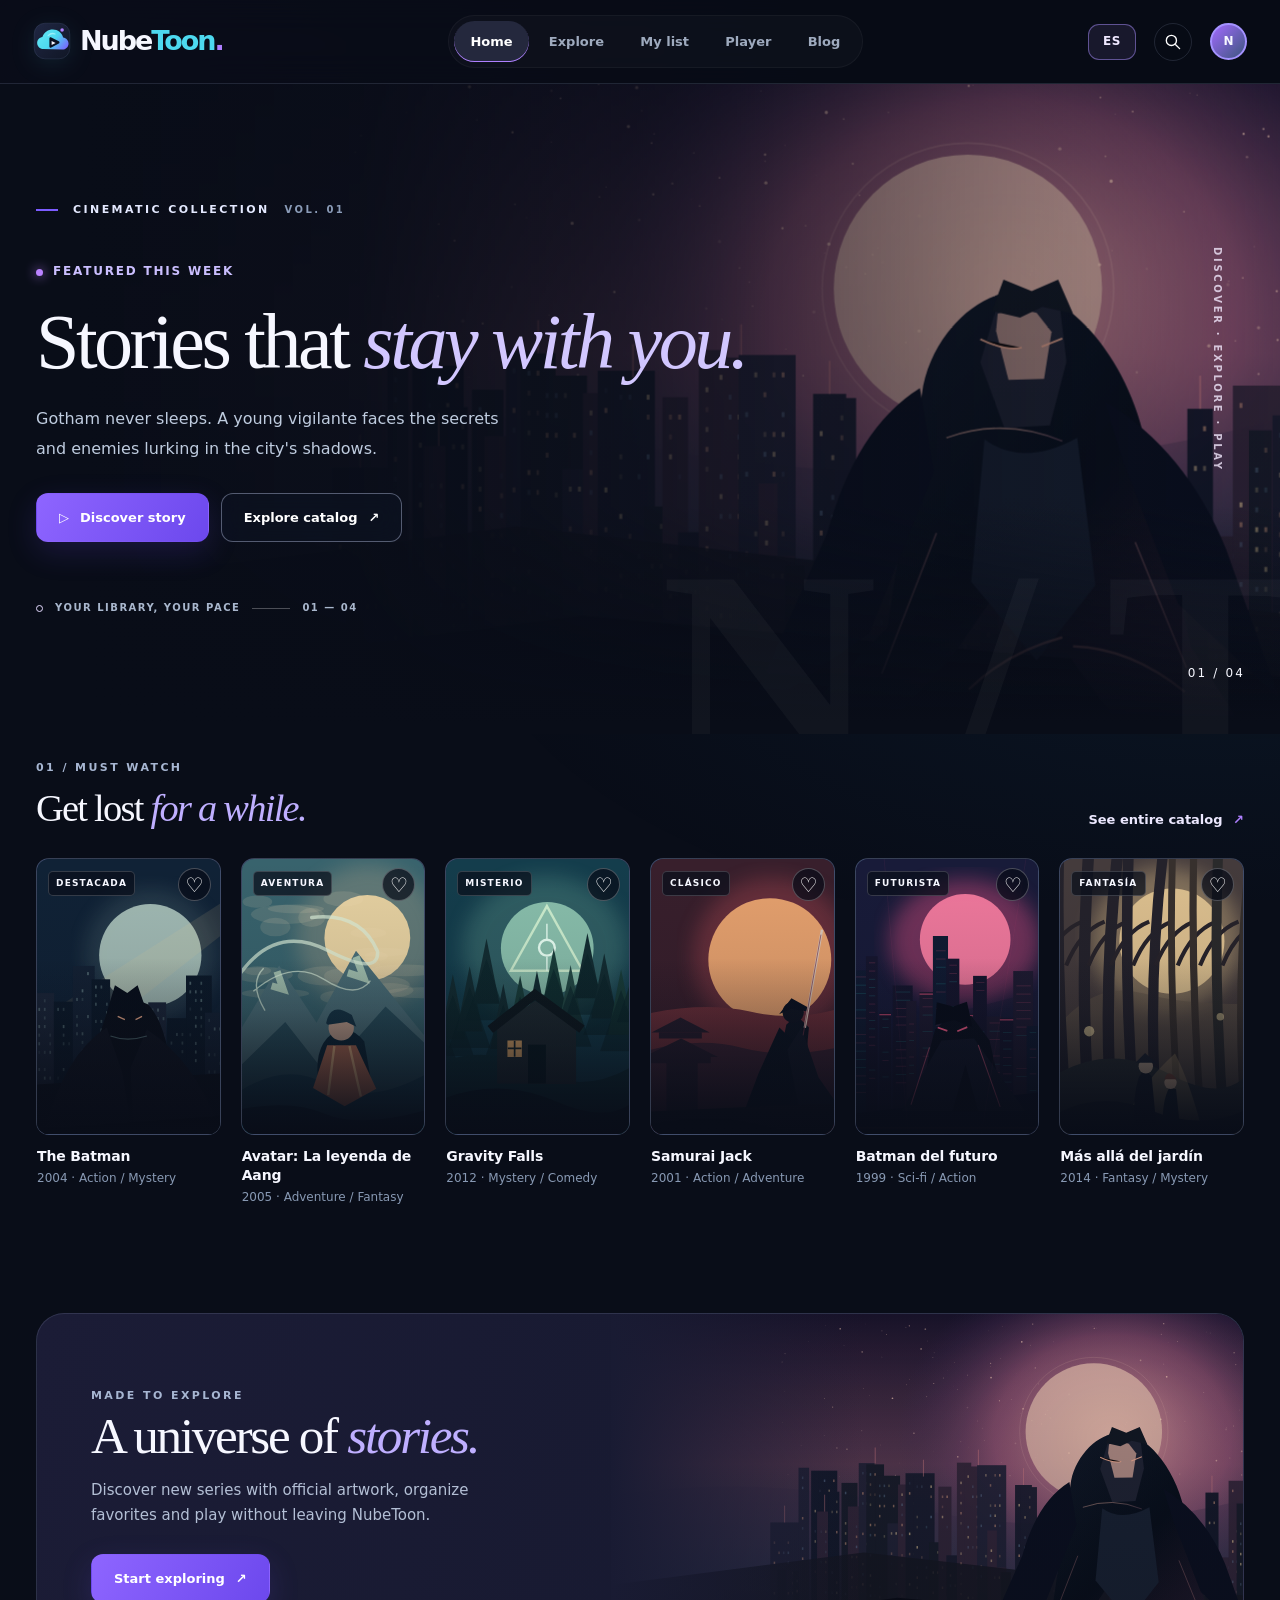
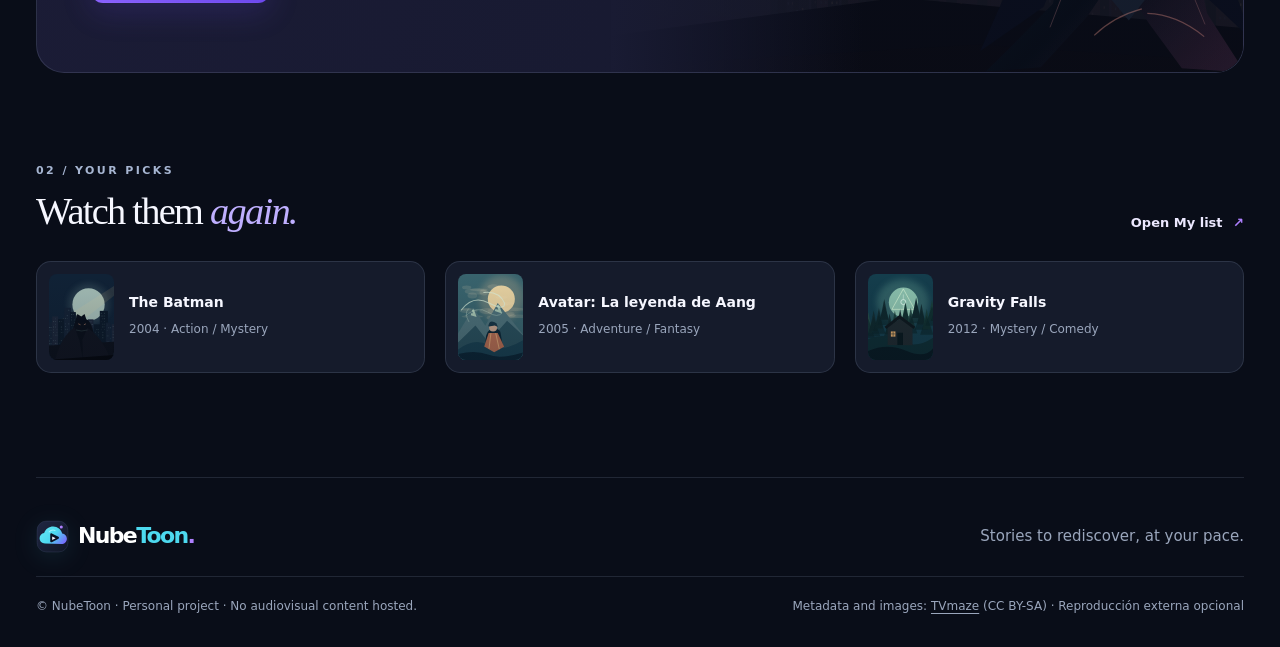
==== index.html @ 4446fbaa "Integrar Blog en navegación, estilos responsive, traducciones y despliegue Pages" ====
<!doctype html>
<html lang="es"><head>
<meta charset="utf-8"><meta name="viewport" content="width=device-width,initial-scale=1">
<meta name="theme-color" content="#090d18"><meta name="description" content="NubeToon · Tu universo visual de series, carátulas oficiales y reproducción opcional.">
<meta http-equiv="Content-Security-Policy" content="default-src 'none'; script-src 'self'; style-src 'self'; img-src 'self' data: blob: https://static.tvmaze.com; media-src blob:; frame-src https://videoapi.la; connect-src 'self' https://api.tvmaze.com; font-src 'self'; object-src 'none'; base-uri 'none'; form-action 'none'">
<title>Inicio · NubeToon</title>
<link rel="icon" href="assets/art/favicon.svg" type="image/svg+xml"><link rel="stylesheet" href="styles/main.css?v=20261107j">
<script defer src="scripts/i18n.js?v=20261107j"></script><script defer src="data/catalog-fallback.js"></script><script defer src="scripts/core.js"></script><script defer src="scripts/api.js"></script><script defer src="scripts/app.js?v=20261107h"></script>
</head><body data-page="inicio"><a class="skip-link" href="#contenido">Saltar al contenido</a>
<div class="site"><header class="site-header"><div class="header-wrap">
<a class="brand" href="index.html" aria-label="NubeToon, Inicio"><img class="logo-mark" src="assets/art/logo-mark.svg" alt="" width="38" height="38" decoding="async"><span>Nube<b>Toon</b><i>.</i></span></a>
<nav class="nav-desktop" aria-label="Navegación principal"><a href="index.html" class="nav-link is-active" aria-current="page">Inicio</a><a href="catalogo.html" class="nav-link " >Explorar</a><a href="mi-lista.html" class="nav-link " >Mi lista</a><a href="reproductor.html" class="nav-link " >Reproductor</a><a href="blog.html" class="nav-link">Blog</a></nav>
<div class="header-right"><a class="icon-link" href="catalogo.html" title="Buscar títulos" aria-label="Buscar títulos"><svg viewBox="0 0 24 24" aria-hidden="true"><circle cx="10.6" cy="10.6" r="6.4"/><path d="m16 16 5 5"/></svg></a><span class="nav-avatar" title="Catálogo personal">N</span></div>
</div></header><main id="contenido"><section class="hero" id="hero"><div class="hero-backdrop" id="heroBackdrop"></div><div class="hero-overlay"></div><div class="hero-decoration" aria-hidden="true">N / T</div><div class="container hero-content"><div class="eyebrow"><span class="eyebrow-line"></span> COLECCIÓN CINEMATOGRÁFICA <span class="tiny-label">VOL. 01</span></div><div class="hero-tag"><span class="pulse-dot"></span> DESTACADO DE LA SEMANA</div><h1>Las historias que <em>te acompañan.</em></h1><p id="heroDescription">Una ciudad que nunca duerme, héroes inolvidables y mundos por descubrir. Tu colección comienza aquí.</p><div class="hero-actions"><a class="btn btn-primary" id="heroPrimary" href="detalle.html?id=batman-2004"><span>▷</span> Descubrir historia</a><a class="btn btn-outline" href="catalogo.html">Explorar catálogo <span>↗</span></a></div><div class="hero-footnote"><span class="tag-dot"></span> TU BIBLIOTECA, TU RITMO <span class="hero-rule"></span> <span>01 — 04</span></div></div><div class="hero-side"><span class="vertical-label">DISCOVER · EXPLORE · PLAY</span><span class="hero-index">01 / 04</span></div></section>
<section class="section container first-section"><div class="section-heading"><div><p class="kicker">01 / LO IMPERDIBLE</p><h2>Para perderse <em>un rato.</em></h2></div><a class="text-link" href="catalogo.html">Ver todo el catálogo <span>↗</span></a></div><div id="featuredGrid" class="card-grid poster-grid" aria-live="polite"><div class="skeleton-card"></div><div class="skeleton-card"></div><div class="skeleton-card"></div><div class="skeleton-card"></div><div class="skeleton-card"></div><div class="skeleton-card"></div></div></section>
<section class="editorial-band container"><div><span class="kicker">CREADO PARA EXPLORAR</span><h2>Un universo de <em>historias.</em></h2><p>Descubre series nuevas con carátulas e imágenes oficiales, organiza tus favoritos y abre tu propio reproductor sin salir de NubeToon.</p><a class="btn btn-primary" href="catalogo.html">Comenzar a explorar <span>↗</span></a></div><div class="editorial-art"><img src="assets/art/hero.svg" alt="Ilustración nocturna de fantasía de NubeToon"></div></section>
<section class="section container"><div class="section-heading"><div><p class="kicker">02 / TU SELECCIÓN</p><h2>Vuelve a <em>verlas.</em></h2></div><a href="mi-lista.html" class="text-link">Abrir Mi lista <span>↗</span></a></div><div class="compact-grid" id="recentGrid"></div></section></main>
<footer class="site-footer container"><div class="footer-upper"><div class="brand"><img class="logo-mark" src="assets/art/logo-mark.svg" alt="" width="38" height="38" decoding="async"><span>Nube<b>Toon</b><i>.</i></span></div><p>Historias para volver a descubrir, a tu ritmo.</p></div>
<div class="footer-bottom"><span>© NubeToon · Proyecto personal · Sin contenido audiovisual alojado.</span><span>Metadatos e imágenes: <a href="https://www.tvmaze.com/" target="_blank" rel="noopener noreferrer">TVmaze</a> (CC BY-SA) · Reproducción externa opcional</span></div></footer>
<nav class="nav-mobile" aria-label="Navegación móvil"><a href="index.html" class="is-active"><span>⌂</span>Inicio</a><a href="catalogo.html" class=""><span>⌕</span>Explorar</a><a href="mi-lista.html" class=""><span>♡</span>Mi lista</a><a href="reproductor.html" class=""><span>▷</span>Ver</a><a href="blog.html"><span>✎</span>Blog</a></nav>
<div class="toast-stack" id="toastStack" role="status" aria-live="polite"></div>
</div></body></html>
---- styles/main.css ----
/* NubeToon — multi-page design system. No remote fonts, no third-party CSS. */
:root{color-scheme:dark;--bg:#090d18;--bg2:#101625;--panel:#151c2c;--panel2:#1c2537;--purple:#7c5cff;--purple2:#af80ff;--cyan:#4dd9ef;--gold:#ffcf8c;--white:#f6f7ff;--muted:#9aa6bc;--line:rgba(200,216,251,.13);--radius:19px;--max:1300px;--ease:cubic-bezier(.22,1,.36,1)}
*{box-sizing:border-box}html{scroll-behavior:smooth}body{margin:0;font:15px/1.65 Inter,'Segoe UI',system-ui,-apple-system,sans-serif;background:var(--bg);color:var(--white);min-width:320px}body::before{content:"";position:fixed;inset:0;z-index:-1;background:radial-gradient(ellipse at 0 15%,rgba(89,48,165,.13),transparent 48%),radial-gradient(ellipse at 95% 65%,rgba(35,142,197,.07),transparent 45%);pointer-events:none}h1,h2,h3,p{margin-top:0}h1,h2,h3{line-height:1.15}h1,h2{letter-spacing:-.045em}h1,h2,.serif{font-family:Georgia,'Times New Roman',serif;font-weight:500}h1 em,h2 em{color:#bfafff;font-style:italic}a{color:inherit;text-decoration:none}button,input,select{font:inherit}button{cursor:pointer}button:disabled{cursor:not-allowed;opacity:.52}img{max-width:100%;display:block}svg{fill:none;stroke:currentColor;stroke-width:1.7;stroke-linecap:round;stroke-linejoin:round}a:focus-visible,button:focus-visible,input:focus-visible,select:focus-visible{outline:2px solid var(--cyan);outline-offset:3px}[hidden]{display:none!important}.container{width:min(var(--max),calc(100% - 72px));margin-inline:auto}.skip-link{position:absolute;z-index:1000;top:-80px;left:20px;padding:12px;background:white;color:#111}.skip-link:focus{top:12px}.site-header{z-index:30;position:relative;background:rgba(8,12,22,.8);border-bottom:1px solid var(--line);backdrop-filter:blur(16px)}.header-wrap{width:min(1420px,calc(100% - 66px));min-height:83px;margin:auto;display:flex;align-items:center;justify-content:space-between;gap:24px}.brand{font-size:27px;letter-spacing:-.075em;display:inline-flex;align-items:center;gap:9px;font-weight:750;white-space:nowrap}.brand b{color:var(--cyan);font-weight:750}.brand i{font-style:normal;color:var(--purple2)}.cloud-mark{font-size:30px;line-height:1;color:var(--cyan);text-shadow:0 0 20px rgba(62,209,239,.25)}.nav-desktop{display:flex;gap:5px;align-items:center;background:rgba(255,255,255,.025);border:1px solid rgba(255,255,255,.04);border-radius:99px;padding:5px}.nav-link{font-size:13px;font-weight:660;color:#9eaabe;padding:10px 22px;border-radius:99px;transition:.25s}.nav-link:hover,.nav-link.is-active{background:#24283d;color:#fff}.nav-link.is-active{box-shadow:inset 0 -1px var(--purple2)}.header-right{display:flex;align-items:center;gap:18px}.icon-link{width:38px;height:38px;display:grid;place-items:center;color:white;border:1px solid var(--line);border-radius:100%}.icon-link svg{width:19px}.nav-avatar{height:37px;width:37px;display:grid;place-items:center;border:2px solid #a492ff;background:linear-gradient(135deg,#a26aff,#3c567d);border-radius:50%;font-size:12px;font-weight:900}.nav-mobile{display:none}.site-footer{border-top:1px solid var(--line);margin-top:104px;padding:40px 0 30px;color:var(--muted)}.footer-upper{display:flex;align-items:center;justify-content:space-between;gap:20px}.footer-upper .brand{font-size:22px;color:white}.footer-upper .cloud-mark{font-size:24px}.footer-upper p{margin:0}.footer-bottom{border-top:1px solid var(--line);padding-top:20px;margin-top:22px;display:flex;gap:14px;justify-content:space-between;font-size:12px}.footer-bottom a{text-decoration:underline;text-underline-offset:3px}.kicker{font-size:11px;letter-spacing:.22em;text-transform:uppercase;font-weight:800;color:#a7b6d2;margin-bottom:10px}.eyebrow{display:flex;align-items:center;gap:15px;font-size:11px;letter-spacing:.22em;font-weight:800;color:#e4e9ff}.eyebrow-line{display:inline-block;width:22px;height:2px;background:var(--purple)}.tiny-label{font-size:10px;color:#8b9cb8}.hero{min-height:650px;position:relative;overflow:hidden;isolation:isolate;background:#0c1425}.hero-backdrop,.hero-overlay{position:absolute;inset:0}.hero-backdrop{background-image:url('../assets/art/hero.svg');background-size:cover;background-position:center 48%;transform:scale(1.035);animation:heroZoom 16s var(--ease) both}.hero-overlay{background:linear-gradient(90deg,#090d18 6%,rgba(9,13,24,.94) 28%,rgba(9,13,24,.54) 57%,rgba(9,13,24,.08) 100%),linear-gradient(0deg,#090d18 2%,transparent 35%)}.hero-decoration{position:absolute;right:-2%;bottom:-14%;font-size:300px;font-family:Georgia,serif;font-weight:900;line-height:1;color:rgba(255,255,255,.03);pointer-events:none}.hero-content{position:relative;z-index:2;padding-top:117px;padding-bottom:115px}.hero-content>*{max-width:625px}.hero-tag{font-size:12px;letter-spacing:.15em;font-weight:760;color:#cbbfff;display:flex;gap:10px;align-items:center;margin-top:43px;margin-bottom:19px}.pulse-dot{height:7px;width:7px;background:#bb83ff;box-shadow:0 0 12px #bb83ff;border-radius:50%}.hero h1{font-size:clamp(53px,6.1vw,92px);line-height:1.04;margin:0 0 22px;max-width:740px;text-wrap:balance}.hero h1 em{display:inline;color:#d2c7ff}.hero p{font-size:16px;line-height:1.85;color:#bfccdf;max-width:485px}.hero-actions,.detail-actions{display:flex;gap:12px;align-items:center;flex-wrap:wrap;margin-top:30px}.btn{border:1px solid transparent;border-radius:12px;padding:12px 22px;min-height:49px;display:inline-flex;align-items:center;justify-content:center;gap:11px;font-size:13px;font-weight:750;transition:transform .25s,background .25s,box-shadow .25s}.btn:hover{transform:translateY(-2px)}.btn-primary{background:linear-gradient(120deg,#8e65ff,#6c48ed);color:white;box-shadow:0 10px 30px rgba(101,68,225,.19)}.btn-primary:hover{box-shadow:0 12px 37px rgba(126,77,250,.37)}.btn-outline{background:rgba(15,22,38,.42);border-color:rgba(209,219,255,.37);color:white;backdrop-filter:blur(12px)}.btn-outline:hover{background:rgba(89,73,141,.23)}.hero-footnote{margin-top:58px;display:flex;align-items:center;gap:12px;font-size:10px;font-weight:800;letter-spacing:.15em;color:#a9b7cd}.tag-dot{width:7px;height:7px;border:1px solid #e4d9ff;border-radius:50%}.hero-rule{width:38px;height:1px;background:rgba(255,255,255,.27)}.hero-side{position:absolute;right:35px;top:25%;bottom:50px;z-index:2;display:flex;align-items:center;justify-content:space-between;flex-direction:column}.vertical-label{writing-mode:vertical-rl;font-size:10px;font-weight:800;letter-spacing:.27em;color:#f4ebff;opacity:.78}.hero-index{font-size:12px;letter-spacing:.18em}.section{padding-top:89px}.first-section{padding-top:25px}.section-heading{display:flex;align-items:flex-end;justify-content:space-between;gap:20px;margin-bottom:28px}.section-heading h2{font-size:clamp(30px,3vw,46px);margin:0}.section-heading p{margin:0 0 9px}.text-link{font-size:13px;font-weight:800;white-space:nowrap;color:#ece8ff;transition:color .2s}.text-link:hover{color:var(--purple2)}.text-link span{margin-left:6px;color:var(--purple2)}.card-grid{display:grid;gap:20px}.poster-grid{grid-template-columns:repeat(6,minmax(0,1fr))}.media-card{position:relative;min-width:0}.poster-link{border-radius:13px;aspect-ratio:2/3;display:block;position:relative;overflow:hidden;background:linear-gradient(140deg,#273558,#161e32);border:1px solid rgba(255,255,255,.12);transition:transform .36s var(--ease),border-color .36s}.poster-link:hover{transform:translateY(-5px);border-color:#8b79e9}.poster-link img{height:100%;width:100%;object-fit:cover;transition:transform .75s var(--ease)}.poster-link:hover img{transform:scale(1.065)}.poster-shade{position:absolute;inset:36% 0 0;background:linear-gradient(0deg,#090d18,rgba(9,13,24,.2) 70%,transparent)}.poster-tag{position:absolute;left:11px;top:12px;border-radius:5px;padding:4px 7px;background:rgba(10,15,27,.74);border:1px solid rgba(255,255,255,.17);font-size:9px;font-weight:850;letter-spacing:.13em}.poster-play{position:absolute;left:12px;bottom:12px;width:35px;height:35px;border-radius:50%;display:grid;place-items:center;background:var(--purple);box-shadow:0 3px 18px rgba(111,80,246,.45);transform:translateY(55px);opacity:0;transition:.35s var(--ease)}.poster-link:hover .poster-play{transform:translateY(0);opacity:1}.card-favorite{z-index:4;position:absolute;right:10px;top:10px;border:1px solid rgba(255,255,255,.25);width:33px;height:33px;color:white;font-size:20px;display:grid;place-items:center;background:rgba(8,12,24,.73);border-radius:50%;line-height:1}.card-favorite:hover,.card-favorite.is-saved{background:#6f51e9;color:white}.media-info{padding:12px 1px 0}.media-info h3{font-family:inherit;font-size:14px;letter-spacing:-.01em;font-weight:800;line-height:1.35;margin:0 0 3px}.media-info h3 a:hover{color:#bfaeff}.media-info p{font-size:12px;color:#8899b3;margin:0}.skeleton-card{aspect-ratio:2/3;border:1px solid var(--line);border-radius:14px;background:linear-gradient(100deg,#182133,#283349,#172033);background-size:200% 100%;animation:shimmer 1.3s linear infinite}.editorial-band{background:linear-gradient(105deg,#1b1c36,#15182d);border:1px solid var(--line);border-radius:28px;margin-top:105px;min-height:360px;display:grid;grid-template-columns:1fr 1.1fr;overflow:hidden}.editorial-band>div:first-child{padding:64px 54px;align-self:center;z-index:1}.editorial-band h2{font-size:clamp(37px,4vw,60px);margin:0 0 12px}.editorial-band p{color:#b3bfd5;max-width:440px;margin-bottom:27px}.editorial-art{position:relative;overflow:hidden;min-height:330px}.editorial-art:after{content:"";position:absolute;inset:0;background:linear-gradient(90deg,#191b33 0%,transparent 40%)}.editorial-art img{width:100%;height:100%;object-fit:cover}.compact-grid{display:grid;grid-template-columns:repeat(3,minmax(0,1fr));gap:20px}.compact-card{display:flex;align-items:center;gap:15px;padding:12px;background:#151b2b;border:1px solid var(--line);border-radius:15px}.compact-card img{height:86px;width:65px;border-radius:8px;object-fit:cover}.compact-card b{font-size:14px}.compact-card p{font-size:12px;color:var(--muted);margin:5px 0}.compact-card:hover{border-color:var(--purple)}.empty-state{margin:20px 0;padding:55px 24px;background:linear-gradient(160deg,#151d30,#111726);border-radius:18px;border:1px dashed #3c4662;text-align:center;color:var(--muted)}.empty-state h3{font-family:Georgia,serif;font-size:28px;color:#fff}.page-intro{padding-top:75px;padding-bottom:39px}.page-intro .kicker{color:#bda8ff}.intro-layout{display:flex;justify-content:space-between;align-items:end}.intro-layout h1{font-size:clamp(48px,5.5vw,80px);max-width:790px;margin:0 0 14px}.intro-layout p{color:var(--muted);max-width:590px;font-size:15px;margin:0}.intro-mark{font-size:100px;line-height:1;color:rgba(172,147,255,.25);font-weight:200}.filter-panel{padding:28px;background:linear-gradient(125deg,rgba(26,32,51,.87),rgba(19,26,41,.95));border:1px solid var(--line);border-radius:20px;margin-bottom:29px}.search-box{min-height:62px;display:flex;align-items:center;gap:14px;padding:0 20px;background:#0b101e;border:1px solid #39425a;border-radius:12px}.search-box:focus-within{border-color:#8974e8}.search-glyph{font-size:35px;line-height:1;color:#afadff}.search-box input{background:none;color:#fff;outline:none;border:0;min-width:0;flex:1;font-size:16px}.search-box input::placeholder{color:#758198}.search-hint{border:1px solid #39435c;border-radius:4px;padding:2px 7px;color:#64758e;font-size:9px;letter-spacing:.12em}.filters-row{display:flex;align-items:center;justify-content:space-between;gap:18px;margin-top:21px}.chip-group{display:flex;gap:8px;flex-wrap:wrap}.chip{background:#1d273b;border:1px solid #374057;color:#cdd6e7;border-radius:99px;padding:8px 19px;font-size:12px;font-weight:800}.chip:hover,.chip.is-active{background:#7956f7;border-color:#a281ff;color:white}.sort-field{display:flex;align-items:center;gap:10px;color:#9aa6bb;font-size:12px}.sort-field select,.season-selector select{width:auto;background:#121b2c;color:white;border:1px solid #37415c;border-radius:9px;padding:9px 13px}.catalog-meta{margin-top:17px;padding-top:15px;border-top:1px solid var(--line);display:flex;justify-content:space-between;align-items:center;gap:12px;color:#aab7cc;font-size:12px}.accent-dot{display:inline-block;height:7px;width:7px;border-radius:50%;background:#7d62ff;margin-right:7px}.subtle-btn{background:none;border:0;color:#bbb2ff;font-size:12px;font-weight:800;padding:6px}.subtle-btn:hover{color:#fff}.remote-section{margin-top:75px}.section-note{font-size:12px!important;color:var(--muted)}.detail-hero{position:relative;min-height:530px;isolation:isolate;overflow:hidden;background:#121a2a}.detail-image,.detail-gradient{position:absolute;inset:0}.detail-image{background-image:url('../assets/art/hero.svg');background-position:center;background-size:cover}.detail-gradient{background:linear-gradient(90deg,#090d18 2%,rgba(9,13,24,.94) 33%,rgba(9,13,24,.49) 64%,transparent),linear-gradient(0deg,#090d18 0%,transparent 45%)}.detail-inner{position:relative;z-index:1;padding-top:43px;padding-bottom:65px}.back-link{font-size:12px;color:#c6d2e9;font-weight:700}.back-link:hover{color:white}.detail-heading{margin-top:85px;max-width:700px}.detail-heading .kicker{color:#d0bfff}.detail-heading h1{font-size:clamp(49px,6.5vw,88px);margin:12px 0 13px;text-wrap:balance}.detail-meta{display:flex;gap:9px;flex-wrap:wrap;margin-bottom:22px}.detail-meta span{border:1px solid #43485d;background:rgba(19,26,42,.75);border-radius:6px;padding:3px 9px;font-size:11px}.detail-heading p{color:#bbc5db;max-width:585px}.credit-line{font-size:11px;color:#8d9dbb;margin-top:24px}.detail-lower{padding-top:36px}.season-selector{font-size:13px;color:var(--muted);display:flex;gap:8px;align-items:center}.episode-list{display:grid;gap:11px}.episode-row{min-height:104px;padding:10px;display:grid;grid-template-columns:142px 1fr 44px;align-items:center;gap:18px;border-radius:13px;border:1px solid var(--line);background:#141b2b;transition:background .2s,border .2s}.episode-row:hover{background:#1b2437;border-color:#525779}.episode-image{height:82px;width:142px;object-fit:cover;border-radius:7px;background:#24304b}.episode-row small{font-size:10px;letter-spacing:.11em;color:#b19bf8;font-weight:800}.episode-row h3{font:800 14px/1.35 Inter,'Segoe UI',system-ui,sans-serif;margin:4px 0}.episode-row p{font-size:12px;color:#9aa7bd;margin:0;display:-webkit-box;-webkit-line-clamp:2;-webkit-box-orient:vertical;overflow:hidden}.episode-arrow{font-size:21px;color:#b6a7ff;border:1px solid #454f6a;border-radius:50%;height:34px;width:34px;display:grid;place-items:center}.muted-note{font-size:12px;color:#7e8ca3;margin-top:18px}.player-wrap{padding-top:48px}.player-breadcrumb{font-size:12px;color:#788aa6}.player-breadcrumb a:hover{color:white}.player-heading{display:flex;align-items:end;justify-content:space-between;gap:20px;margin:25px 0 29px}.player-heading h1{font-size:clamp(39px,4vw,61px);margin:10px 0}.player-heading p{color:#a6b6cf;font-size:13px;margin:0}.player-layout{display:grid;grid-template-columns:minmax(0,1fr) 330px;gap:23px;align-items:start}.player-screen{aspect-ratio:16/9;min-height:315px;background:#05070c;border:1px solid #334056;border-radius:17px;position:relative;overflow:hidden;display:flex;align-items:center;justify-content:center}.player-screen video,.player-screen iframe{width:100%;height:100%;position:absolute;inset:0;object-fit:contain;border:0}.player-placeholder{text-align:center;padding:25px;color:#899ab7;max-width:440px}.player-placeholder h2{font-size:26px;color:#f7f6ff}.player-placeholder p{font-size:13px}.player-play-symbol{margin:0 auto 22px;height:77px;width:77px;border:1px solid #7966b0;background:linear-gradient(130deg,#6047bc,#282b65);display:grid;place-items:center;font-size:44px;color:white;border-radius:50%;box-shadow:0 0 45px rgba(93,62,188,.17)}.screen-footer{display:flex;justify-content:space-between;align-items:center;padding:13px 4px;color:#879ab5;font-size:12px;gap:12px}.player-next{margin-top:34px;display:flex;align-items:end;justify-content:space-between;gap:15px}.player-next h2{font-size:27px;margin:0}.player-episodes{display:flex;flex-wrap:wrap;gap:9px;margin-top:19px}.episode-chip{background:#161e30;border:1px solid #38425f;color:#cdd8ea;border-radius:11px;padding:11px 14px;font-size:12px;font-weight:800}.episode-chip:hover,.episode-chip.is-active{background:#7052eb;color:#fff;border-color:#9275ff}.player-sidebar{border:1px solid var(--line);border-radius:17px;background:#151d2e;overflow:hidden}.control-section{padding:24px;border-bottom:1px solid var(--line)}.control-section h2{font:800 16px Inter,'Segoe UI',system-ui,sans-serif;letter-spacing:0;margin:0 0 7px}.control-section p{font-size:12px;color:#91a2bb;margin:0 0 17px}.control-section label{font-size:12px;color:#b4c0d3;display:block;margin:13px 0 5px}.control-section select,.control-section input:not([type=checkbox]){background:#0c1424;color:#eaf0ff;border:1px solid #414d66;border-radius:9px;padding:11px;width:100%;min-width:0}.form-two{display:grid;grid-template-columns:1fr 1fr;gap:12px}.control-section .field-hint{margin:7px 0 0;font-size:11px;color:#8493ab}.source-picker{display:grid;grid-template-columns:1fr 1fr;gap:8px;margin-top:16px}.source-btn{padding:10px 7px;color:#a9b8d1;border:1px solid #3a455f;border-radius:9px;background:#0d1423;font-size:11px;font-weight:800}.source-btn.is-active{background:#7154ed;color:white;border-color:#947eff}.source-content{margin-top:18px}.source-content .btn-wide{width:100%}.source-content p{margin-bottom:15px}.warning-text{padding:13px;background:rgba(255,174,84,.07);border:1px solid rgba(255,187,93,.3);border-radius:9px;color:#e9c58b!important;line-height:1.6}.control-section .check-line{display:flex;gap:10px;align-items:flex-start;margin:12px 0 16px;color:#c9d4e7;cursor:pointer}.check-line input{width:17px;height:17px;accent-color:#7e5cff;margin-top:3px}.check-line span{font-size:12px}.aside-note{padding:22px;display:flex;gap:12px}.aside-note>span{font-size:21px;color:#7fe0dd}.aside-note strong{font-size:13px}.aside-note p{font-size:12px;color:#8a9bb7;margin:5px 0 0}.last-viewed{display:flex;gap:18px;align-items:center;background:#141a2a;border:1px solid var(--line);border-radius:14px;padding:18px;min-height:110px}.last-viewed img{width:65px;height:85px;object-fit:cover;border-radius:7px}.last-viewed h3{font:800 15px Inter,'Segoe UI',system-ui,sans-serif;margin:0 0 5px}.last-viewed p{font-size:12px;color:var(--muted);margin:0 0 10px}.form-dialog{border:1px solid #525b78;border-radius:18px;background:#151b2c;color:white;width:min(475px,calc(100vw - 24px));padding:0;box-shadow:0 36px 100px rgba(0,0,0,.6)}.form-dialog::backdrop{background:rgba(4,6,13,.8);backdrop-filter:blur(4px)}.dialog-shell{padding:26px}.dialog-heading{display:flex;align-items:center;justify-content:space-between;gap:10px}.dialog-heading h2{font:800 20px Inter,'Segoe UI',system-ui,sans-serif;letter-spacing:-.02em;margin:0}.round-close{background:#303954;color:white;border:0;border-radius:50%;width:35px;height:35px;font-size:24px}.dialog-shell>p{font-size:12px;color:#9ba9bf;margin-top:10px}.dialog-shell label{display:block;font-size:12px;color:#a5b5ca;margin:15px 0}.dialog-shell input,.dialog-shell select{display:block;width:100%;margin-top:6px;padding:11px;background:#0b1221;color:white;border:1px solid #3b4560;border-radius:9px}.dialog-actions{display:flex;gap:10px;justify-content:flex-end;margin-top:24px}.toast-stack{position:fixed;bottom:25px;right:25px;z-index:300;max-width:min(90vw,360px)}.toast{background:#26244b;border:1px solid #7465ba;padding:12px 17px;border-radius:11px;color:white;box-shadow:0 10px 40px #0008;margin-top:10px;font-size:12px}.app-message{padding:15px 18px;margin:20px 0;background:#242139;border:1px solid #5e4d98;border-radius:12px;color:#e8e2ff}.app-message a{text-decoration:underline;color:white}@keyframes heroZoom{from{transform:scale(1.12)}to{transform:scale(1.035)}}@keyframes shimmer{to{background-position-x:-200%}}@media(max-width:1120px){.poster-grid{grid-template-columns:repeat(4,minmax(0,1fr))}.player-layout{grid-template-columns:minmax(0,1fr) 305px}.nav-link{padding-inline:14px}}@media(max-width:850px){.container{width:min(var(--max),calc(100% - 40px))}.header-wrap{width:calc(100% - 40px)}.nav-desktop{display:none}.nav-mobile{display:flex;position:fixed;bottom:0;left:0;right:0;background:rgba(12,17,31,.95);z-index:80;backdrop-filter:blur(18px);border-top:1px solid #38405a;justify-content:space-around;padding:8px 5px max(8px,env(safe-area-inset-bottom))}.nav-mobile a{font-size:10px;font-weight:700;color:#9aa8c0;display:flex;flex-direction:column;align-items:center;gap:1px;padding:4px 18px}.nav-mobile a span{font-size:23px;line-height:1.1}.nav-mobile .is-active{color:#b49fff}.site-footer{margin-bottom:68px}.hero{min-height:650px}.hero-overlay{background:linear-gradient(90deg,#090d18,rgba(9,13,24,.82) 57%,rgba(9,13,24,.17)),linear-gradient(0deg,#090d18,transparent 43%)}.hero-content{padding-top:117px}.hero-side{display:none}.player-layout{grid-template-columns:1fr}.player-sidebar{display:grid;grid-template-columns:1fr 1fr}.aside-note{grid-column:1/-1}.editorial-band{grid-template-columns:1fr}.editorial-art{height:280px;min-height:0}.editorial-band>div:first-child{padding:43px}.compact-grid{grid-template-columns:repeat(2,1fr)}}@media(max-width:610px){.header-wrap{min-height:65px}.brand{font-size:23px}.cloud-mark{font-size:27px}.nav-avatar{width:32px;height:32px}.hero{min-height:660px}.hero-backdrop{background-position:62% center}.hero-overlay{background:linear-gradient(90deg,rgba(9,13,24,.89),rgba(9,13,24,.52)),linear-gradient(0deg,#090d18 5%,transparent 50%)}.hero-content{padding-top:91px}.hero h1{font-size:clamp(48px,11vw,68px)}.hero-tag{margin-top:40px}.hero p{font-size:14px}.hero-footnote{margin-top:50px}.section{padding-top:64px}.first-section{padding-top:12px}.section-heading h2{font-size:34px}.section-heading .text-link{font-size:11px}.poster-grid{grid-template-columns:repeat(2,minmax(0,1fr));gap:18px 13px}.card-favorite{width:31px;height:31px}.poster-play{display:none}.media-info h3{font-size:13px}.editorial-band{margin-top:70px}.editorial-band>div:first-child{padding:32px 26px}.editorial-band h2{font-size:38px}.editorial-art{height:220px}.compact-grid{grid-template-columns:1fr}.page-intro{padding-top:57px}.intro-layout h1{font-size:48px}.intro-mark{font-size:50px;align-self:start}.filter-panel{padding:16px}.search-hint{display:none}.filters-row{align-items:flex-start;flex-direction:column}.sort-field{margin-left:2px}.chip{padding:8px 13px}.detail-heading{margin-top:69px}.detail-heading h1{font-size:49px}.detail-hero{min-height:540px}.detail-gradient{background:linear-gradient(90deg,rgba(9,13,24,.93),rgba(9,13,24,.5)),linear-gradient(0deg,#090d18,transparent 50%)}.detail-meta{gap:5px}.episode-row{grid-template-columns:90px 1fr 30px;gap:10px;padding:9px}.episode-image{width:90px;height:67px}.episode-row h3{font-size:12px}.episode-row p{font-size:11px}.episode-arrow{height:28px;width:28px;font-size:16px}.player-wrap{padding-top:29px}.player-heading h1{font-size:40px}.player-heading .text-link{display:none}.player-screen{min-height:230px}.player-placeholder h2{font-size:22px}.player-sidebar{display:block}.screen-footer{font-size:11px}.footer-upper,.footer-bottom{flex-direction:column;align-items:start}.site-footer{margin-top:73px}.dialog-shell{padding:20px}}@media(prefers-reduced-motion:reduce){*,*:before,*:after{scroll-behavior:auto!important;animation:none!important;transition:none!important}}
.hero-backdrop .dynamic-backdrop,.detail-image .dynamic-backdrop{width:100%;height:100%;object-fit:cover;object-position:center;animation:heroZoom 16s var(--ease) both}
/* Prevent intrinsic video/select widths from expanding the mobile grid. */
.player-main,.player-sidebar,.player-layout>*{min-width:0}
@media(max-width:850px){.player-layout{grid-template-columns:minmax(0,1fr)}}
@media(max-width:610px){.player-screen{aspect-ratio:auto;height:230px;min-height:230px}}

/* NubeToon visual identity v4: custom cloud/play emblem in brand colors. */
.brand .logo-mark{width:38px;height:38px;flex:none;display:block;filter:drop-shadow(0 5px 12px rgba(77,217,239,.10));transition:transform .35s var(--ease),filter .35s var(--ease)}
a.brand:hover .logo-mark{transform:rotate(-6deg) scale(1.055);filter:drop-shadow(0 5px 16px rgba(124,92,255,.32))}
.footer-upper .brand .logo-mark{width:33px;height:33px}
@media(max-width:610px){.brand .logo-mark{width:32px;height:32px}}
@media(prefers-reduced-motion:reduce){.brand .logo-mark{transition:none!important}}

/* Interacción táctil: se elimina el destello celeste de Android/Chrome
   sin modificar :hover ni ocultar el foco de teclado. */
html,body,a,button,input,select,textarea,summary,label,[role="button"],
[tabindex],.card,.poster-card,.episode-chip,.source-btn{
  -webkit-tap-highlight-color:transparent;
}
:where(a,button,input,select,textarea,summary,[role="button"],[tabindex]):focus-visible{
  outline:2px solid #b99aff;
  outline-offset:3px;
}

/* Identidad morada para la superficie del reproductor local y externo.
   Los controles de un iframe de otro dominio solo se personalizan por su API. */
.player-screen{
  border-color:rgba(167,139,250,.63);
  background:radial-gradient(ellipse at center,rgba(87,46,158,.22),transparent 70%),#080612;
  box-shadow:0 0 0 1px rgba(139,92,246,.1),0 15px 48px rgba(63,30,120,.2);
}
.player-screen:focus-within{border-color:#a78bfa}
.player-screen iframe{background:#0b071c}
.player-screen video{accent-color:#a78bfa}

/* Reproductor: título limpio, resumen editorial y un único selector de episodios. */
.player-breadcrumb #playerBreadcrumb,
.player-heading #playerTitle{cursor:pointer;transition:color .2s var(--ease)}
.player-breadcrumb #playerBreadcrumb:hover,
.player-heading #playerTitle:hover{color:#c8b5ff}
.watch-episode-summary{margin:29px 0 7px;max-width:850px}
.watch-episode-summary-head{display:flex;justify-content:space-between;align-items:end;gap:16px}
.watch-episode-summary h2{font:500 clamp(24px,2.7vw,34px)/1.2 Georgia,'Times New Roman',serif;margin:7px 0 0;color:#f7f5ff}
.watch-episode-summary>p{font-size:14px;line-height:1.85;color:#aab8cc;max-width:72ch;margin:17px 0 0}
.summary-toggle{flex-shrink:0;border:0;background:none;padding:7px 0;color:#c4b2f9;font:700 12px Inter,'Segoe UI',system-ui,sans-serif;white-space:nowrap}
.summary-toggle:hover{color:#fff}
.summary-toggle span{display:inline-block;margin-left:7px}
.player-next{display:block;margin-top:40px}
.player-next-header{display:flex;justify-content:space-between;align-items:end;gap:16px}
.player-next-header h2{margin:5px 0 0}
.player-season-control{display:flex;align-items:center;gap:11px;flex-shrink:0}
.player-season-control label{font-size:12px;color:#a8b8cf}
.player-season-control select{appearance:auto;width:70px;min-width:65px;padding:8px 11px;background:#17182d;color:#f9f6ff;border:1px solid rgba(157,127,247,.47);border-radius:9px;font-weight:800;text-align:center}
.player-episodes{margin-top:18px;gap:8px}
.player-episodes .episode-chip{min-width:43px;min-height:43px;padding:9px 11px;font-size:13px}
.series-info-aside{min-width:0}
.series-info-card{display:grid;grid-template-columns:minmax(0,1fr) minmax(96px,35%);gap:13px;align-items:start;padding:22px 18px;background:linear-gradient(155deg,#1a2335 0%,#15192a 80%);border:1px solid rgba(183,163,249,.19);border-radius:17px;box-shadow:0 18px 44px rgba(0,0,0,.12)}
.series-info-content{min-width:0}
.series-info-card h2{font:500 clamp(19px,2vw,25px)/1.12 Georgia,'Times New Roman',serif;margin:12px 0 8px;color:#f7f6ff;overflow-wrap:anywhere}
.series-info-card h2 a:hover{color:#cdb8ff}
.series-info-meta{font-size:11px;color:#ab99dc;margin:0 0 13px}
.series-info-description{color:#b6c2d5;font-size:12px;line-height:1.7;margin:0}
.series-info-link{display:inline-block;color:#cbb8ff;margin-top:17px;font-size:12px;font-weight:750}
.series-info-link:hover{color:#fff}
.series-info-poster-link{display:block;min-width:0}
.series-info-poster-link img{width:100%;height:auto;aspect-ratio:2/3;object-fit:cover;object-position:center;border-radius:9px;border:1px solid rgba(196,181,253,.18);box-shadow:0 12px 24px rgba(0,0,0,.27)}
.player-episode-badge{position:absolute;z-index:2;top:18px;left:20px;max-width:calc(100% - 40px);padding:0;margin:0;border:0;border-radius:0;background:none;box-shadow:none;pointer-events:none}
.player-episode-name{display:block;color:#fff;font:700 clamp(14px,1.4vw,17px)/1.35 Inter,'Segoe UI',system-ui,sans-serif;letter-spacing:.01em;text-shadow:0 2px 7px rgba(0,0,0,.98),0 0 15px rgba(0,0,0,.78);overflow-wrap:anywhere}
.player-screen iframe{z-index:1}
@media(max-width:850px){
 .series-info-card{grid-template-columns:minmax(0,1fr) 110px;gap:18px}
 .series-info-card h2{font-size:24px}
}
@media(max-width:610px){
 .watch-episode-summary{margin-top:23px}
 .watch-episode-summary-head{align-items:start}
 .watch-episode-summary h2{font-size:26px}
 .watch-episode-summary>p{font-size:13px}
 .summary-toggle{font-size:11px}
 .player-next{margin-top:34px}
 .player-next-header{align-items:end}
 .player-season-control{gap:6px}
 .player-season-control label{font-size:11px}
 .player-season-control select{width:60px;min-width:60px;padding:8px 7px}
 .series-info-card{grid-template-columns:minmax(0,1fr) minmax(85px,33%);gap:12px;padding:16px}
 .series-info-card h2{font-size:21px}
 .series-info-description{font-size:11px}
 .player-episode-badge{top:12px;left:12px;max-width:calc(100% - 24px)}
 .player-episode-name{font-size:13px}
}


/* Mobile-first fixes: detail season, header controls and uncluttered player. */
.sr-only{position:absolute!important;width:1px!important;height:1px!important;padding:0!important;margin:-1px!important;overflow:hidden!important;clip:rect(0,0,0,0)!important;white-space:nowrap!important;border:0!important}
.detail-lower .season-selector{flex-shrink:0;min-width:0;white-space:nowrap}
.detail-lower #detailSeason{width:73px;max-width:73px;min-width:73px;text-align:center;padding:9px 6px;background:#151b2b;border-color:#63578b}
.detail-lower .section-heading{min-width:0}
.detail-lower .section-heading>div{min-width:0}
.detail-lower .section-heading h2{overflow-wrap:normal;text-wrap:balance}
.language-toggle{height:36px;min-width:48px;padding:0 10px;border:1px solid rgba(166,139,250,.5);border-radius:11px;background:#18182c;color:#efe8ff;font-size:12px;font-weight:800;letter-spacing:.04em;cursor:pointer;flex-shrink:0}
.language-toggle:hover{background:#302350;border-color:#b19aff;color:#fff}
.language-toggle:focus-visible{outline:2px solid #b99aff;outline-offset:3px}
@media(max-width:850px){
  .detail-lower .section-heading{align-items:flex-start;flex-wrap:wrap}
  .nav-mobile a{min-width:0;flex:1;padding:6px 4px;line-height:1.3}
  .nav-mobile{min-height:62px}
  .site-footer{padding-bottom:calc(45px + env(safe-area-inset-bottom))}
  .header-right{gap:9px}
  .player-layout{gap:23px}
  .player-screen{width:100%;min-height:0;aspect-ratio:16/9}
}
@media(max-width:610px){
  html,body{max-width:100%;overflow-x:clip}
  .container{width:calc(100% - 32px)}
  .header-wrap{width:calc(100% - 32px);gap:8px}
  .header-right{gap:8px}
  .nav-avatar{display:none}
  .brand{font-size:21px}
  .brand .logo-mark{width:30px;height:30px}
  .player-wrap{padding-top:22px}
  .player-heading{margin:18px 0 20px}
  .player-heading h1{font-size:clamp(34px,10vw,43px);overflow-wrap:anywhere}
  .player-heading .kicker{font-size:9px;letter-spacing:.13em}
  .player-screen{min-height:0!important;height:auto!important;aspect-ratio:16/9!important;border-radius:13px}
  .player-next-header{gap:10px;align-items:center;flex-wrap:wrap}
  .player-season-control{margin-left:auto}
  .watch-episode-summary-head{flex-wrap:wrap;gap:8px}
  .watch-episode-summary h2{font-size:clamp(24px,7vw,31px)}
  .series-info-card{grid-template-columns:minmax(0,1fr) minmax(76px,29%);gap:10px}
  .series-info-card h2{font-size:20px}
  .detail-lower{padding-top:38px}
  .detail-lower .section-heading{display:flex;flex-direction:column;align-items:flex-start;gap:17px}
  .detail-lower .section-heading h2{font-size:clamp(30px,8vw,38px);max-width:95%}
  .detail-lower .section-heading .kicker{font-size:10px;letter-spacing:.16em}
  .detail-lower .season-selector{width:auto;gap:12px}
  .detail-lower #detailSeason{width:72px}
  .episode-row{grid-template-columns:minmax(70px,27%) minmax(0,1fr) 27px;gap:10px}
  .episode-image{width:100%;height:auto;aspect-ratio:16/10}
  .episode-row h3{overflow-wrap:anywhere}
  .episode-arrow{width:27px;height:27px}
}
@media(max-width:380px){
  .nav-mobile a{font-size:9px}
  .language-toggle{min-width:42px;padding:0 8px}
  .series-info-card{padding:13px}
  .episode-row{padding:8px;gap:8px}
  .detail-lower .section-heading h2{font-size:30px}
}



/* v7: the episode overview sits below the player across all widths. */
body[data-page="reproductor"] .player-layout{display:grid;grid-template-columns:minmax(0,1fr);gap:30px;align-items:start}
body[data-page="reproductor"] .player-main{width:100%;min-width:0}
body[data-page="reproductor"] .series-info-aside{width:100%;min-width:0;grid-column:1}
body[data-page="reproductor"] .series-info-card{display:grid;grid-template-columns:minmax(0,1fr) clamp(120px,15vw,188px);align-items:start;gap:24px;padding:26px 30px}
body[data-page="reproductor"] .series-info-description{font-size:14px;max-width:80ch}
body[data-page="reproductor"] .series-info-card h2{font-size:clamp(23px,2.6vw,34px)}
body[data-page="reproductor"] .series-info-poster-link{max-width:188px;justify-self:end}
/* Season popover resembles the compact media settings panel. */
.detail-lower .section-heading{display:grid;grid-template-columns:minmax(0,1fr) auto;gap:clamp(12px,2vw,26px);align-items:end;overflow:visible}
.detail-lower .section-heading>div{min-width:0}
.season-menu{position:relative;z-index:35;display:flex;align-items:center;justify-content:flex-end;flex:0 0 auto;gap:10px;min-width:0}
.season-menu .season-label{font-size:12px;color:#adb9ce;line-height:1.3;white-space:nowrap}
.season-native-select{display:none!important}
.season-menu-trigger{width:76px;min-width:76px;display:flex;align-items:center;justify-content:space-between;gap:10px;padding:11px 12px;border:1px solid #625683;border-radius:12px;background:#171b2e;color:#fff;font:700 14px/1.2 Inter,'Segoe UI',system-ui,sans-serif;cursor:pointer;transition:background .2s,border-color .2s;-webkit-tap-highlight-color:transparent}
.season-menu-trigger:hover,.season-menu.is-open .season-menu-trigger{background:#2b2347;border-color:#a18bff}
.season-menu-trigger:focus-visible{outline:2px solid #b99aff;outline-offset:3px}
.season-menu-trigger:disabled{opacity:.5;cursor:not-allowed}
.season-menu-chevron{width:8px;height:8px;border-right:1.8px solid #d5caf7;border-bottom:1.8px solid #d5caf7;transform:translateY(-2px) rotate(45deg);transition:transform .2s ease;flex:none}
.season-menu.is-open .season-menu-chevron{transform:translateY(3px) rotate(225deg)}
.season-menu-panel{position:absolute;z-index:120;right:0;top:calc(100% + 12px);width:min(312px,calc(100vw - 32px));max-height:min(430px,65dvh);display:flex;flex-direction:column;overflow:hidden;border:1px solid #334258;border-radius:16px;background:linear-gradient(150deg,#141b32,#081724);color:#fff;box-shadow:0 22px 70px rgba(0,0,0,.65)}
.season-menu-panel[hidden]{display:none!important}
.season-menu-top{display:flex;align-items:center;justify-content:space-between;gap:10px;padding:17px 17px 15px;background:rgba(26,32,60,.88);border-bottom:1px solid rgba(174,188,219,.14)}
.season-menu-top h3{font:750 18px/1.35 Inter,'Segoe UI',system-ui,sans-serif;margin:0}
.season-menu-dismiss{width:32px;height:32px;display:grid;place-items:center;border:0;border-radius:8px;background:transparent;color:#b7c4da;font:700 23px/1 system-ui;cursor:pointer}
.season-menu-dismiss:hover{background:rgba(255,255,255,.09);color:#fff}
.season-menu-choices{padding:6px 0;overflow-y:auto;overscroll-behavior:contain}
.season-menu-choice{display:flex;justify-content:space-between;align-items:center;width:100%;min-height:52px;padding:14px 20px;border:0;border-bottom:1px solid rgba(177,197,225,.075);background:transparent;color:#f0f3fd;text-align:left;font:550 14px/1.35 Inter,'Segoe UI',system-ui,sans-serif;cursor:pointer;-webkit-tap-highlight-color:transparent}
.season-menu-choice:last-child{border-bottom:0}
.season-menu-choice:hover,.season-menu-choice:focus-visible{background:#262c49;outline:0}
.season-menu-choice.is-current{color:#d0b9ff;background:rgba(130,96,215,.13)}
.season-menu-choice-mark{font-size:18px;color:#b8a2ff}
.player-season-control.season-menu{margin-left:auto}
@media(max-width:850px){
  .detail-lower .section-heading{grid-template-columns:minmax(0,1fr) auto;gap:10px;align-items:center}
  body[data-page="reproductor"] .series-info-card{grid-template-columns:minmax(0,1fr) minmax(85px,29%);gap:14px;padding:20px}
  body[data-page="reproductor"] .series-info-description{font-size:12px}
  body[data-page="reproductor"] .series-info-card h2{font-size:24px}
  body[data-page="reproductor"] .series-info-poster-link{max-width:136px}
}
@media(max-width:610px){
  .detail-lower .section-heading{display:grid;grid-template-columns:minmax(0,1fr) 88px;align-items:center;gap:8px;width:100%}
  .detail-lower .section-heading h2{font-size:clamp(27px,7.3vw,36px);line-height:1.12;max-width:none}
  .detail-lower .season-selector.season-menu{display:flex;flex-direction:column;align-items:flex-end;justify-self:end;gap:6px;width:88px;padding:0;margin:0}
  .season-menu-trigger{width:70px;min-width:70px;padding:10px 11px}
  .player-season-control.season-menu{display:flex;flex-direction:row;gap:8px}
  .player-season-control.season-menu .season-menu-trigger{width:65px;min-width:65px}
  .season-menu-panel{max-height:min(385px,65dvh)}
  body[data-page="reproductor"] .series-info-card{grid-template-columns:minmax(0,1fr) minmax(80px,29%);padding:15px;gap:11px}
  body[data-page="reproductor"] .series-info-card h2{font-size:21px}
  body[data-page="reproductor"] .series-info-description{font-size:11px}
}
@media(max-width:370px){
  .detail-lower .section-heading{grid-template-columns:minmax(0,1fr) 78px;gap:6px}
  .detail-lower .section-heading h2{font-size:clamp(25px,7.3vw,29px)}
  .detail-lower .season-selector.season-menu{width:78px}
  .season-menu-trigger{width:64px;min-width:64px}
}
@media(prefers-reduced-motion:reduce){.season-menu-trigger,.season-menu-chevron,.season-menu-choice{transition:none!important}}


/* v8 · Blog editorial · páginas, editor y entradas. */
.nav-desktop{gap:3px}
.nav-desktop .nav-link{padding-inline:clamp(12px,1.3vw,22px)}
.blog-hero{
  position:relative;isolation:isolate;overflow:hidden;
  background:
    radial-gradient(ellipse at 82% 20%,rgba(125,87,221,.23),transparent 44%),
    radial-gradient(ellipse at 8% 90%,rgba(69,111,191,.1),transparent 55%),
    linear-gradient(120deg,#111024,#0a1020 80%);
  border-bottom:1px solid rgba(162,145,225,.13);
}
.blog-hero:after{
  content:"";position:absolute;z-index:-1;right:-50px;top:-150px;
  width:min(54vw,570px);aspect-ratio:1;
  border-radius:50%;border:1px solid rgba(157,123,255,.12);
  box-shadow:0 0 0 63px rgba(150,113,240,.026),0 0 0 144px rgba(150,113,240,.016);
}
.blog-hero-content{padding-top:89px;padding-bottom:91px}
.blog-hero .kicker{color:#c7b8ff;margin-bottom:22px}
.blog-hero h1{font-size:clamp(49px,5.7vw,82px);max-width:900px;line-height:1.04;text-wrap:balance;margin-bottom:23px}
.blog-hero-description{max-width:680px;color:#b2bfd4;font-size:16px;line-height:1.8;margin-bottom:30px}
.blog-hero-actions{display:flex;flex-wrap:wrap;gap:14px}
.blog-editor-shell{
  margin-top:34px;padding:clamp(20px,3vw,39px);
  background:linear-gradient(155deg,#1b1d34,#11182b);
  border:1px solid rgba(162,145,225,.3);border-radius:19px;
  box-shadow:0 25px 70px rgba(0,0,0,.15);
  scroll-margin-top:18px;
}
.blog-editor-intro{display:flex;justify-content:space-between;gap:25px;align-items:end;margin-bottom:19px}
.blog-editor-intro h2{font-size:clamp(30px,4vw,44px);margin:6px 0 0}
.blog-editor-intro>p{max-width:390px;font-size:12px;color:#a3b4c9;line-height:1.6;margin:0}
.blog-form{display:grid;gap:18px}
.blog-form label{display:block;min-width:0;font-size:12px;font-weight:740;color:#cbd3e7;letter-spacing:.005em}
.blog-form input,.blog-form select,.blog-form textarea{
  display:block;width:100%;min-width:0;margin-top:7px;padding:13px 15px;
  border:1px solid #3b4564;border-radius:11px;
  background:#0c1222;color:#f7f5ff;
  font:500 14px/1.5 Inter,'Segoe UI',system-ui,sans-serif;
  -webkit-tap-highlight-color:transparent;
}
.blog-form textarea{resize:vertical;min-height:94px}
.blog-form input::placeholder,.blog-form textarea::placeholder{color:#77879e}
.blog-form input:focus-visible,.blog-form select:focus-visible,.blog-form textarea:focus-visible,
.blog-search input:focus-visible{outline:2px solid #a78bfa;outline-offset:2px;border-color:#a78bfa}
.blog-form-row{display:grid;grid-template-columns:repeat(2,minmax(0,1fr));gap:18px}
.blog-editor-bottom{display:flex;align-items:center;justify-content:space-between;gap:20px;margin-top:4px}
.blog-editor-bottom p{font-size:11px;color:#9caac1;line-height:1.6;max-width:420px;margin:0}
.blog-form-buttons{display:flex;flex-wrap:wrap;gap:9px}
.blog-list-section{padding-top:82px;scroll-margin-top:20px}
.blog-list-heading{display:flex;align-items:end;justify-content:space-between;gap:20px}
.blog-list-heading h2{font-size:clamp(37px,4.2vw,54px);margin:5px 0 12px}
.blog-counter{font-size:12px;color:#a9b7ce;margin:0}
.blog-export{border:1px solid rgba(153,135,208,.3);border-radius:11px;background:#161c2d;color:#cbbbff;padding:12px 15px;font-size:12px;font-weight:760}
.blog-export:hover:not(:disabled){border-color:#a18bff;background:#242444;color:#fff}
.blog-filters{display:flex;align-items:center;justify-content:space-between;gap:20px;margin:30px 0 29px;flex-wrap:wrap}
.blog-search{
  flex:1 1 300px;display:flex;align-items:center;gap:12px;
  min-height:50px;max-width:520px;padding:0 16px;background:#10182b;
  border:1px solid #35405d;border-radius:12px;
}
.blog-search span{font-size:27px;line-height:1;color:#ad91fa}
.blog-search input{min-width:0;flex:1;background:none;border:0;color:white;outline:0;font-size:14px}
.blog-search input::placeholder{color:#8392aa}
.blog-filter-buttons{display:flex;flex-wrap:wrap;gap:7px}
.blog-filter{padding:9px 13px;border:1px solid #343e5c;border-radius:9px;color:#b7c4d9;background:#161c2c;font-size:12px;font-weight:750}
.blog-filter:hover{background:#292741;color:#fff}
.blog-filter.is-active{background:#6542cb;border-color:#8d68ed;color:#fff}
.blog-grid{display:grid;grid-template-columns:repeat(3,minmax(0,1fr));gap:22px}
.blog-post{
  min-width:0;overflow:hidden;
  border:1px solid rgba(182,167,235,.19);border-radius:16px;
  background:linear-gradient(155deg,#161e30,#131a2b);
  transition:transform .28s var(--ease),border-color .28s var(--ease),box-shadow .28s var(--ease);
}
.blog-post:hover{transform:translateY(-5px);border-color:rgba(177,150,255,.66);box-shadow:0 17px 48px rgba(0,0,0,.3)}
.blog-post-link{display:block;height:auto;color:inherit}
.blog-post-media{height:clamp(180px,17vw,245px);position:relative;overflow:hidden;background:#181f36}
.blog-post-media img{width:100%;height:100%;object-fit:cover;object-position:center 38%;transition:transform .5s var(--ease)}
.blog-post:hover img{transform:scale(1.045)}
.blog-post-kind{position:absolute;left:14px;top:14px;background:rgba(18,13,40,.84);color:#e7dbff;border:1px solid rgba(217,196,255,.27);padding:5px 10px;border-radius:8px;backdrop-filter:blur(5px);font-size:10px;font-weight:800;letter-spacing:.05em}
.blog-post-body{padding:21px 21px 19px}
.blog-post-meta{font-size:11px;color:#aa98d9;margin:0 0 12px}
.blog-post-body h3{font:500 clamp(23px,2.35vw,31px)/1.16 Georgia,'Times New Roman',serif;letter-spacing:-.025em;color:#fff;margin:0 0 13px}
.blog-post-excerpt{font-size:13px;line-height:1.77;color:#acbbcf;display:-webkit-box;-webkit-line-clamp:3;-webkit-box-orient:vertical;overflow:hidden;min-height:67px;margin:0 0 22px}
.blog-post-target{display:flex;flex-wrap:wrap;justify-content:space-between;align-items:center;gap:7px;border-top:1px solid rgba(180,164,229,.12);padding-top:15px;font-size:11px;color:#aab7ce}
.blog-post-target b{font-size:12px;color:#c8b5ff;white-space:nowrap}
.blog-post-extras{display:flex;gap:12px;flex-wrap:wrap;padding:0 21px 19px;align-items:center}
.blog-original-link,.blog-subtle{background:transparent;border:0;padding:4px 0;font-size:11px;color:#c3afff;font-weight:780}
.blog-original-link:hover,.blog-subtle:hover{color:#fff}
.blog-subtle.is-danger{color:#e2a5b4}
.blog-empty{padding:70px 20px;text-align:center;border:1px dashed #56607c;border-radius:16px}
.blog-empty h3{font-size:29px;margin:0 0 10px}.blog-empty p{color:#aab7cd;margin:0}
.blog-storage-note{display:flex;gap:11px;align-items:start;margin-top:35px;color:#93a2ba;font-size:12px;line-height:1.7}
.blog-storage-note p{margin:0}
.blog-storage-dot{margin-top:7px;width:8px;height:8px;background:#b59aff;border-radius:50%;flex:none}
.blog-storage-note b{color:#d7c7ff;font-weight:760}
body[data-page="blog"] .site-footer{margin-top:82px}
@media(max-width:1050px){
 .blog-grid{grid-template-columns:repeat(2,minmax(0,1fr))}
 .blog-hero-content{padding-top:72px;padding-bottom:74px}
}
@media(max-width:850px){
 .nav-mobile a{padding-inline:5px;min-width:0;flex:1}
 .nav-mobile a span{font-size:22px}
 .blog-editor-intro{align-items:start;flex-direction:column;gap:10px}
 .blog-grid{gap:16px}
 .blog-post-media{height:210px}
 .blog-filters{margin:25px 0}
}
@media(max-width:610px){
 .blog-hero-content{padding-top:58px;padding-bottom:64px}
 .blog-hero h1{font-size:clamp(43px,11vw,61px)}
 .blog-hero-description{font-size:13px;line-height:1.8}
 .blog-hero-actions{gap:9px}
 .blog-hero-actions .btn{flex:1 1 auto;text-align:center;padding-inline:12px;font-size:12px}
 .blog-editor-shell{margin-top:16px;padding:18px;border-radius:14px}
 .blog-form-row{grid-template-columns:minmax(0,1fr);gap:17px}
 .blog-editor-bottom{flex-direction:column;align-items:stretch;gap:14px}
 .blog-form-buttons{justify-content:flex-end}
 .blog-list-section{padding-top:59px}
 .blog-list-heading{align-items:start;flex-direction:column;gap:17px}
 .blog-list-heading h2{font-size:37px}
 .blog-filters{flex-direction:column;align-items:stretch;gap:14px}
 .blog-search{flex:auto;width:100%;max-width:none;min-height:50px}
 .blog-filter-buttons{flex-wrap:nowrap;overflow:auto;padding-bottom:5px}
 .blog-filter{flex:none}
 .blog-grid{grid-template-columns:minmax(0,1fr);gap:19px}
 .blog-post-media{height:210px}
 .blog-post-body{padding:18px}
 .blog-post-body h3{font-size:27px}
 .blog-post-extras{padding:0 18px 16px}
 .nav-mobile a{font-size:9px;padding:4px 2px;min-width:0}
 .nav-mobile a span{font-size:20px}
}
@media(max-width:350px){
 .blog-hero-actions .btn{flex:1 1 100%}
 .nav-mobile a{font-size:8.5px}
 .nav-mobile a span{font-size:18px}
}
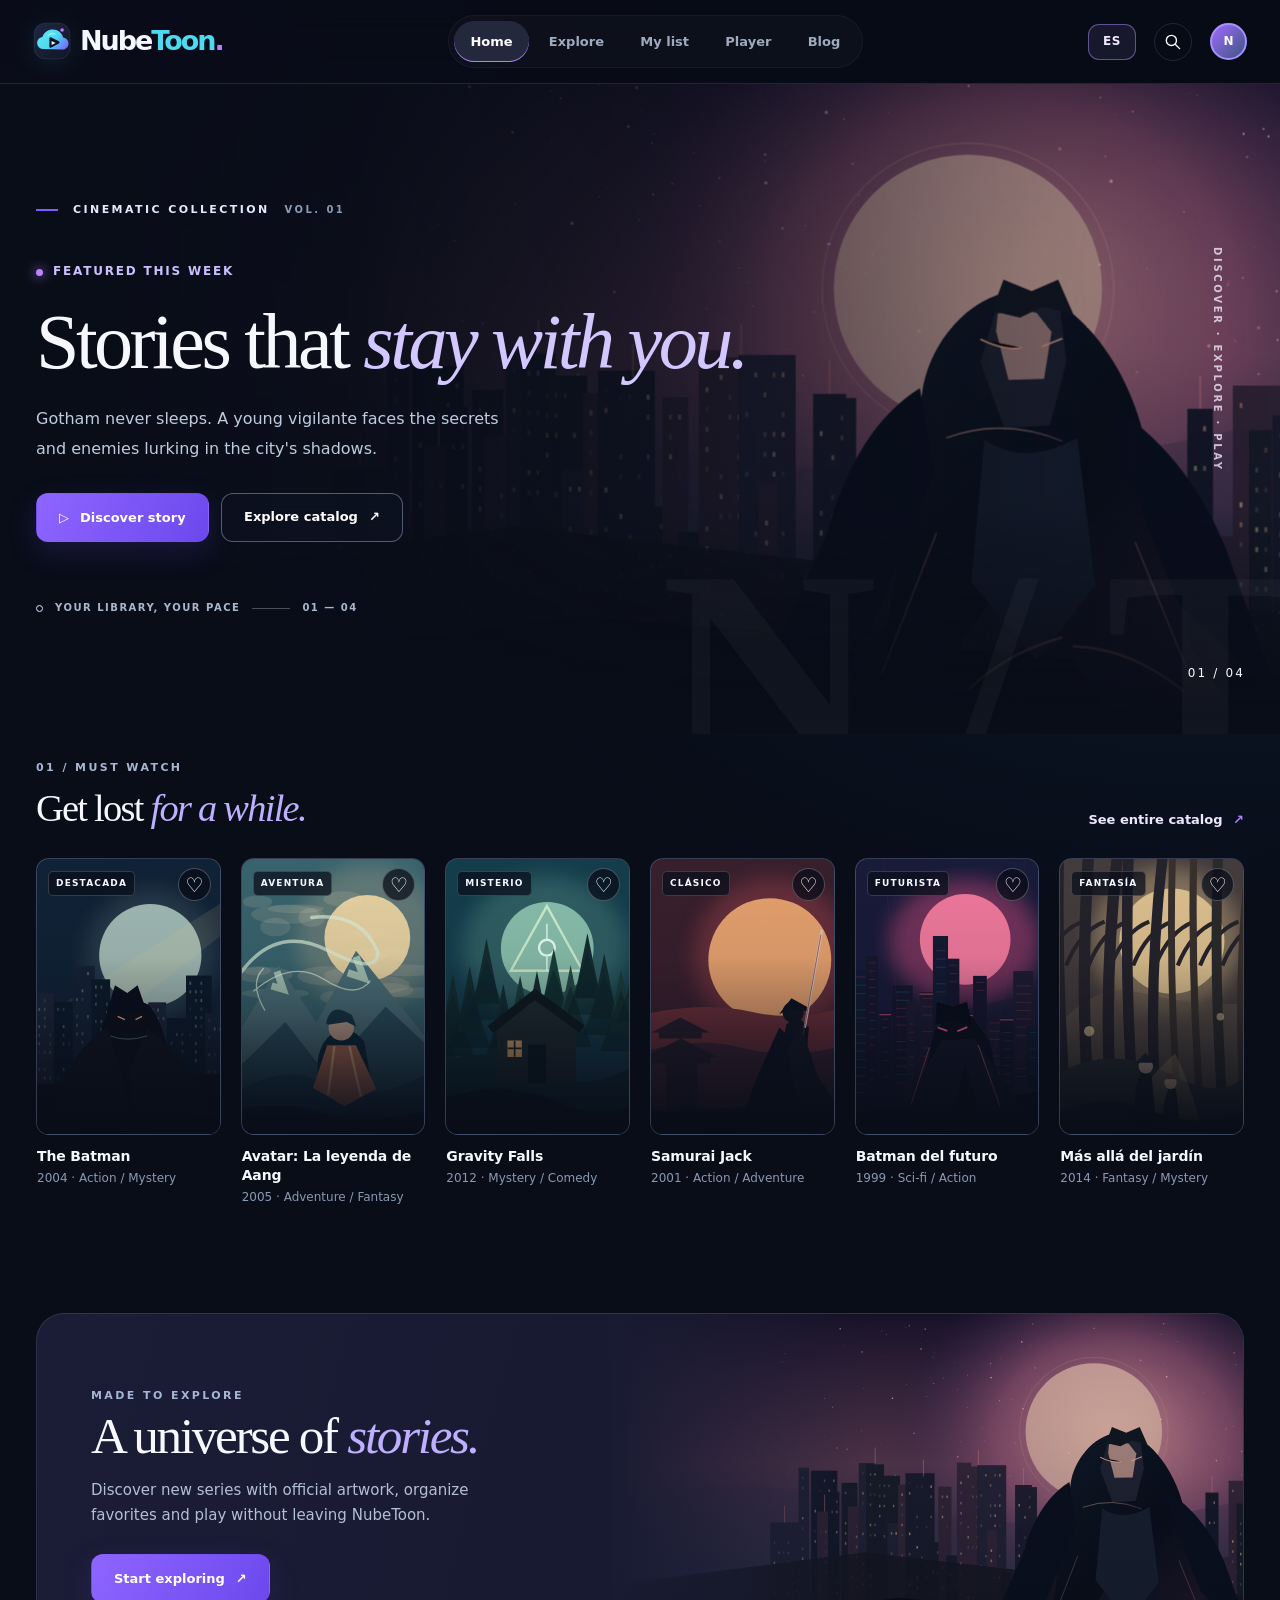
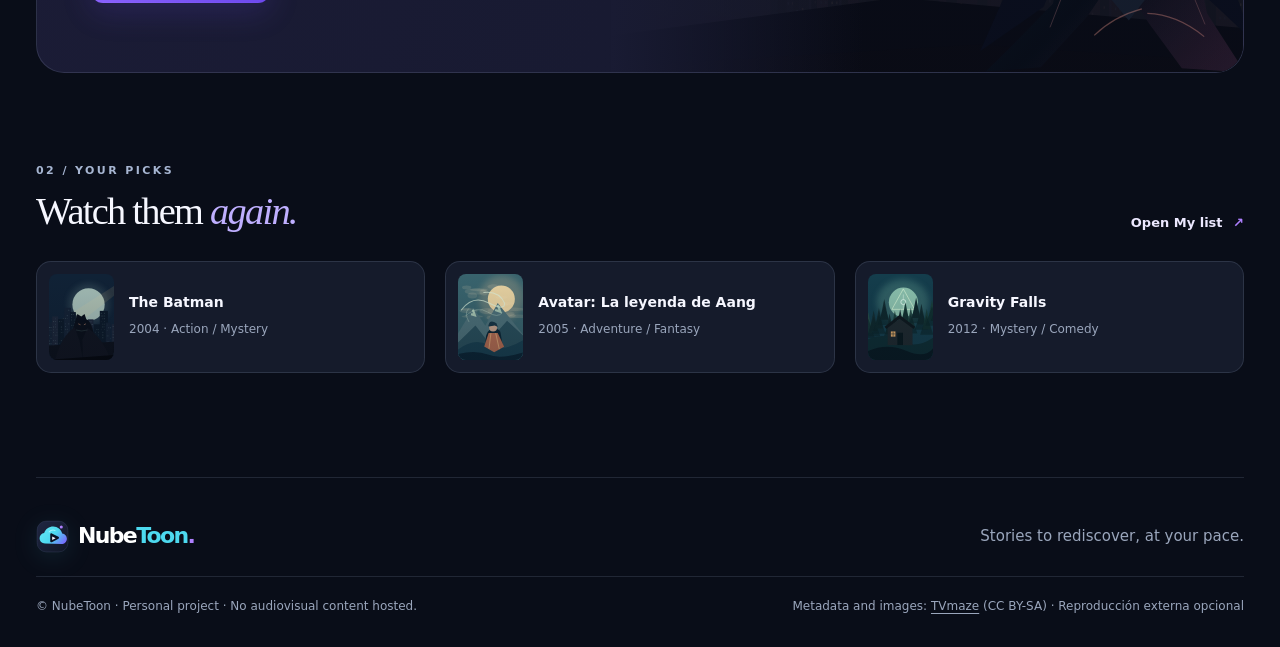
==== commit 37dd966e: "Actualizar caché del blog, estilos y traducciones en todas las páginas" ====
--- a/index.html
+++ b/index.html
@@ -4,8 +4,8 @@
 <meta name="theme-color" content="#090d18"><meta name="description" content="NubeToon · Tu universo visual de series, carátulas oficiales y reproducción opcional.">
 <meta http-equiv="Content-Security-Policy" content="default-src 'none'; script-src 'self'; style-src 'self'; img-src 'self' data: blob: https://static.tvmaze.com; media-src blob:; frame-src https://videoapi.la; connect-src 'self' https://api.tvmaze.com; font-src 'self'; object-src 'none'; base-uri 'none'; form-action 'none'">
 <title>Inicio · NubeToon</title>
-<link rel="icon" href="assets/art/favicon.svg" type="image/svg+xml"><link rel="stylesheet" href="styles/main.css?v=20261107j">
-<script defer src="scripts/i18n.js?v=20261107j"></script><script defer src="data/catalog-fallback.js"></script><script defer src="scripts/core.js"></script><script defer src="scripts/api.js"></script><script defer src="scripts/app.js?v=20261107h"></script>
+<link rel="icon" href="assets/art/favicon.svg" type="image/svg+xml"><link rel="stylesheet" href="styles/main.css?v=20261107k">
+<script defer src="scripts/i18n.js?v=20261107k"></script><script defer src="data/catalog-fallback.js"></script><script defer src="scripts/core.js"></script><script defer src="scripts/api.js"></script><script defer src="scripts/app.js?v=20261107h"></script>
 </head><body data-page="inicio"><a class="skip-link" href="#contenido">Saltar al contenido</a>
 <div class="site"><header class="site-header"><div class="header-wrap">
 <a class="brand" href="index.html" aria-label="NubeToon, Inicio"><img class="logo-mark" src="assets/art/logo-mark.svg" alt="" width="38" height="38" decoding="async"><span>Nube<b>Toon</b><i>.</i></span></a>
--- a/styles/main.css
+++ b/styles/main.css
@@ -353,3 +353,7 @@
  .nav-mobile a{font-size:8.5px}
  .nav-mobile a span{font-size:18px}
 }
+
+
+/* Identificación visible de las entradas demostrativas incluidas de fábrica. */
+.blog-demo-badge{position:absolute;top:14px;right:14px;background:rgba(9,12,23,.88);border:1px solid rgba(211,200,254,.3);border-radius:7px;padding:5px 9px;color:#d7c9ff;font-size:10px;font-weight:800;letter-spacing:.035em}
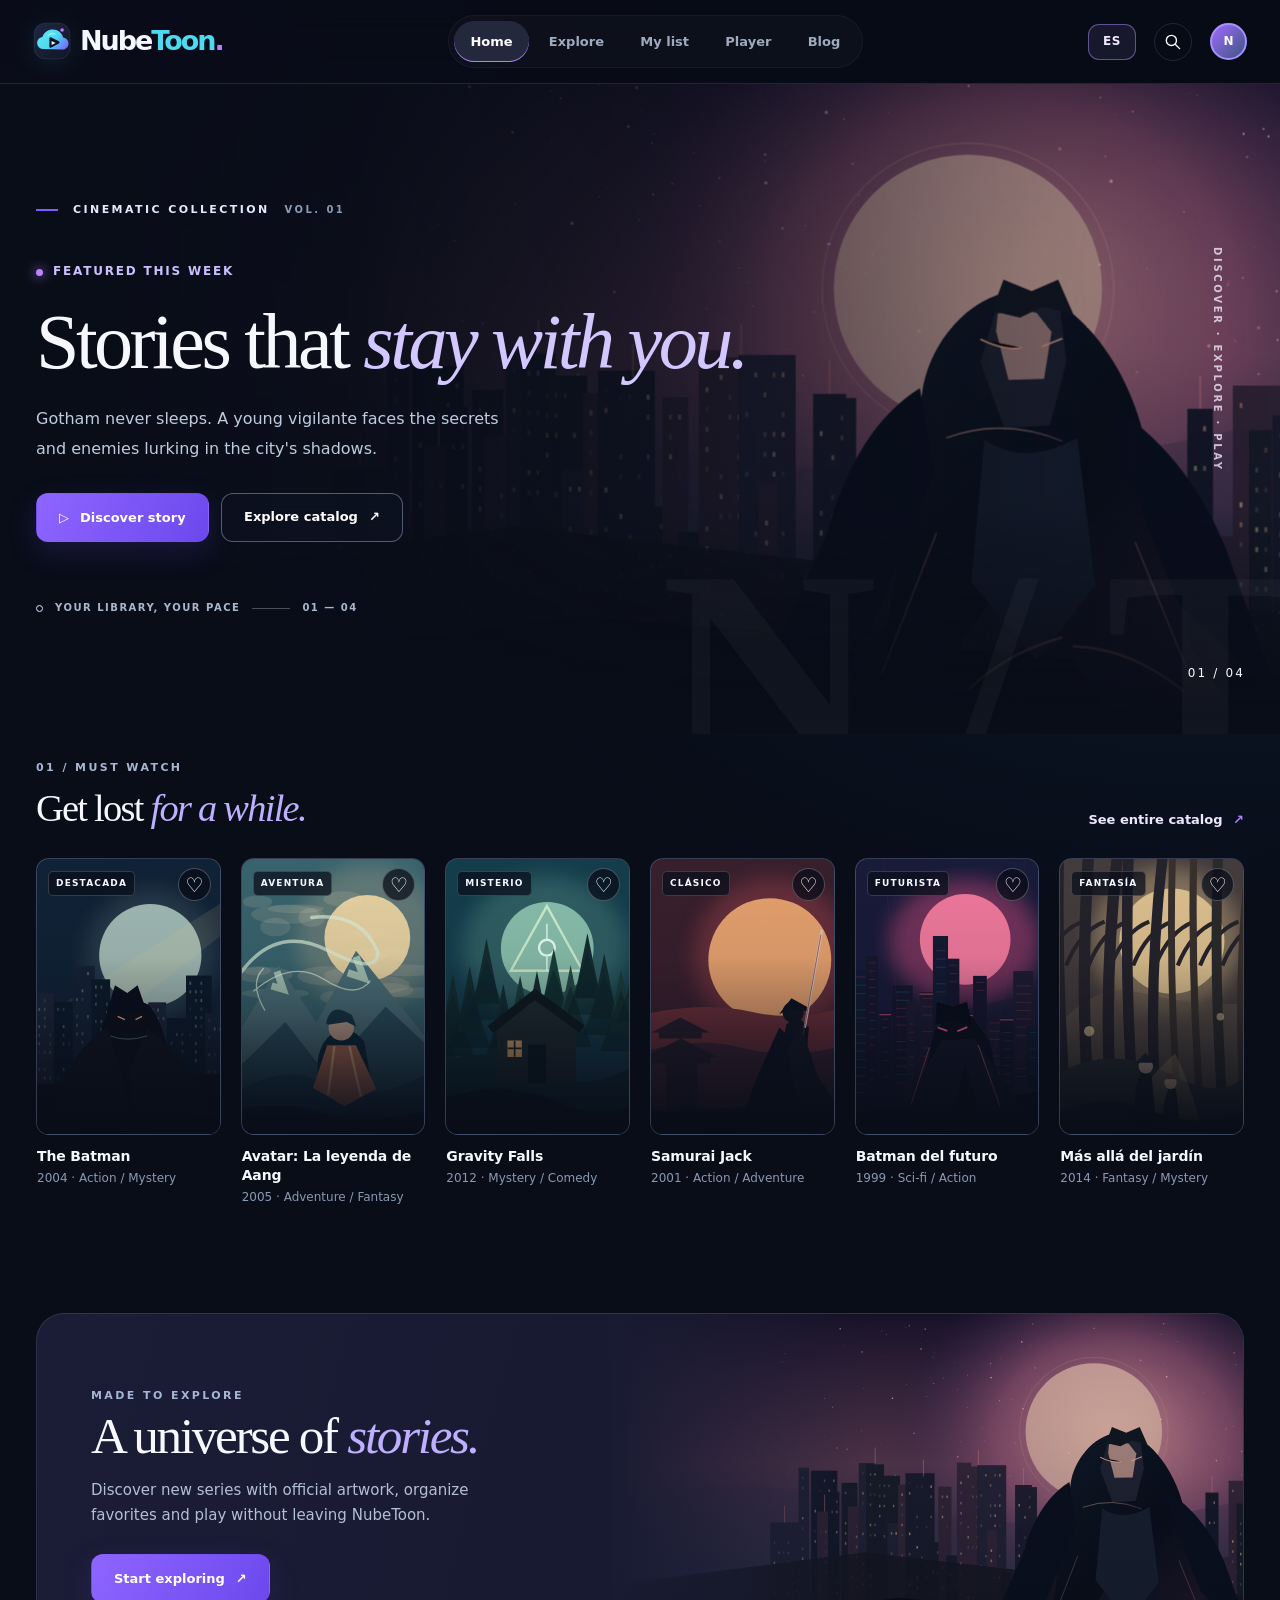
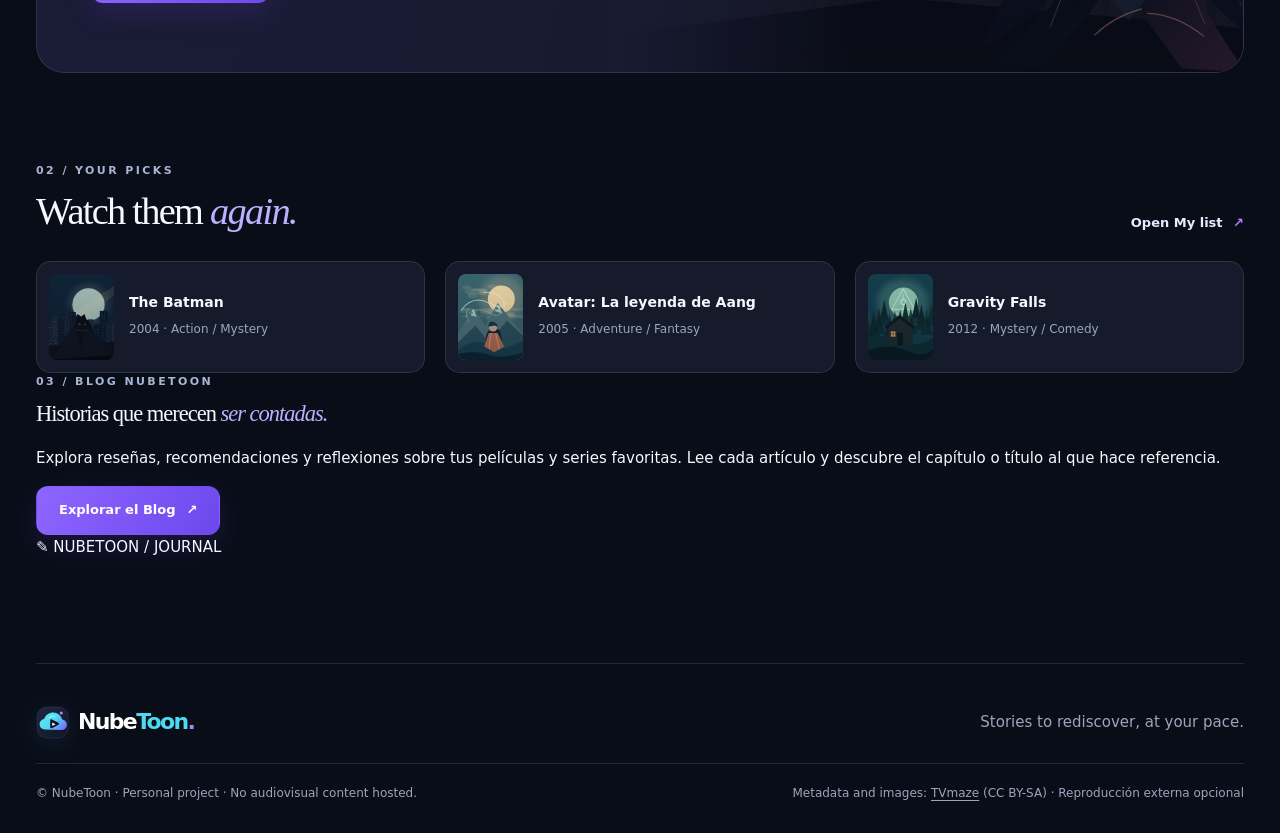
==== commit ed89d821: "Crear lectura de artículos completa y acceso al Blog desde Inicio" ====
--- a/index.html
+++ b/index.html
@@ -14,7 +14,18 @@
 </div></header><main id="contenido"><section class="hero" id="hero"><div class="hero-backdrop" id="heroBackdrop"></div><div class="hero-overlay"></div><div class="hero-decoration" aria-hidden="true">N / T</div><div class="container hero-content"><div class="eyebrow"><span class="eyebrow-line"></span> COLECCIÓN CINEMATOGRÁFICA <span class="tiny-label">VOL. 01</span></div><div class="hero-tag"><span class="pulse-dot"></span> DESTACADO DE LA SEMANA</div><h1>Las historias que <em>te acompañan.</em></h1><p id="heroDescription">Una ciudad que nunca duerme, héroes inolvidables y mundos por descubrir. Tu colección comienza aquí.</p><div class="hero-actions"><a class="btn btn-primary" id="heroPrimary" href="detalle.html?id=batman-2004"><span>▷</span> Descubrir historia</a><a class="btn btn-outline" href="catalogo.html">Explorar catálogo <span>↗</span></a></div><div class="hero-footnote"><span class="tag-dot"></span> TU BIBLIOTECA, TU RITMO <span class="hero-rule"></span> <span>01 — 04</span></div></div><div class="hero-side"><span class="vertical-label">DISCOVER · EXPLORE · PLAY</span><span class="hero-index">01 / 04</span></div></section>
 <section class="section container first-section"><div class="section-heading"><div><p class="kicker">01 / LO IMPERDIBLE</p><h2>Para perderse <em>un rato.</em></h2></div><a class="text-link" href="catalogo.html">Ver todo el catálogo <span>↗</span></a></div><div id="featuredGrid" class="card-grid poster-grid" aria-live="polite"><div class="skeleton-card"></div><div class="skeleton-card"></div><div class="skeleton-card"></div><div class="skeleton-card"></div><div class="skeleton-card"></div><div class="skeleton-card"></div></div></section>
 <section class="editorial-band container"><div><span class="kicker">CREADO PARA EXPLORAR</span><h2>Un universo de <em>historias.</em></h2><p>Descubre series nuevas con carátulas e imágenes oficiales, organiza tus favoritos y abre tu propio reproductor sin salir de NubeToon.</p><a class="btn btn-primary" href="catalogo.html">Comenzar a explorar <span>↗</span></a></div><div class="editorial-art"><img src="assets/art/hero.svg" alt="Ilustración nocturna de fantasía de NubeToon"></div></section>
-<section class="section container"><div class="section-heading"><div><p class="kicker">02 / TU SELECCIÓN</p><h2>Vuelve a <em>verlas.</em></h2></div><a href="mi-lista.html" class="text-link">Abrir Mi lista <span>↗</span></a></div><div class="compact-grid" id="recentGrid"></div></section></main>
+<section class="section container"><div class="section-heading"><div><p class="kicker">02 / TU SELECCIÓN</p><h2>Vuelve a <em>verlas.</em></h2></div><a href="mi-lista.html" class="text-link">Abrir Mi lista <span>↗</span></a></div><div class="compact-grid" id="recentGrid"></div></section><section class="container home-blog-spotlight">
+  <div class="home-blog-copy">
+    <p class="kicker">03 / BLOG NUBETOON</p>
+    <h2>Historias que merecen <em>ser contadas.</em></h2>
+    <p>Explora reseñas, recomendaciones y reflexiones sobre tus películas y series favoritas. Lee cada artículo y descubre el capítulo o título al que hace referencia.</p>
+    <a href="blog.html" class="btn btn-primary">Explorar el Blog <span aria-hidden="true">↗</span></a>
+  </div>
+  <a href="blog.html" class="home-blog-art" aria-label="Ir al Blog NubeToon">
+    <span class="home-blog-art-symbol" aria-hidden="true">✎</span>
+    <span class="home-blog-art-caption">NUBETOON / JOURNAL</span>
+  </a>
+</section></main>
 <footer class="site-footer container"><div class="footer-upper"><div class="brand"><img class="logo-mark" src="assets/art/logo-mark.svg" alt="" width="38" height="38" decoding="async"><span>Nube<b>Toon</b><i>.</i></span></div><p>Historias para volver a descubrir, a tu ritmo.</p></div>
 <div class="footer-bottom"><span>© NubeToon · Proyecto personal · Sin contenido audiovisual alojado.</span><span>Metadatos e imágenes: <a href="https://www.tvmaze.com/" target="_blank" rel="noopener noreferrer">TVmaze</a> (CC BY-SA) · Reproducción externa opcional</span></div></footer>
 <nav class="nav-mobile" aria-label="Navegación móvil"><a href="index.html" class="is-active"><span>⌂</span>Inicio</a><a href="catalogo.html" class=""><span>⌕</span>Explorar</a><a href="mi-lista.html" class=""><span>♡</span>Mi lista</a><a href="reproductor.html" class=""><span>▷</span>Ver</a><a href="blog.html"><span>✎</span>Blog</a></nav>
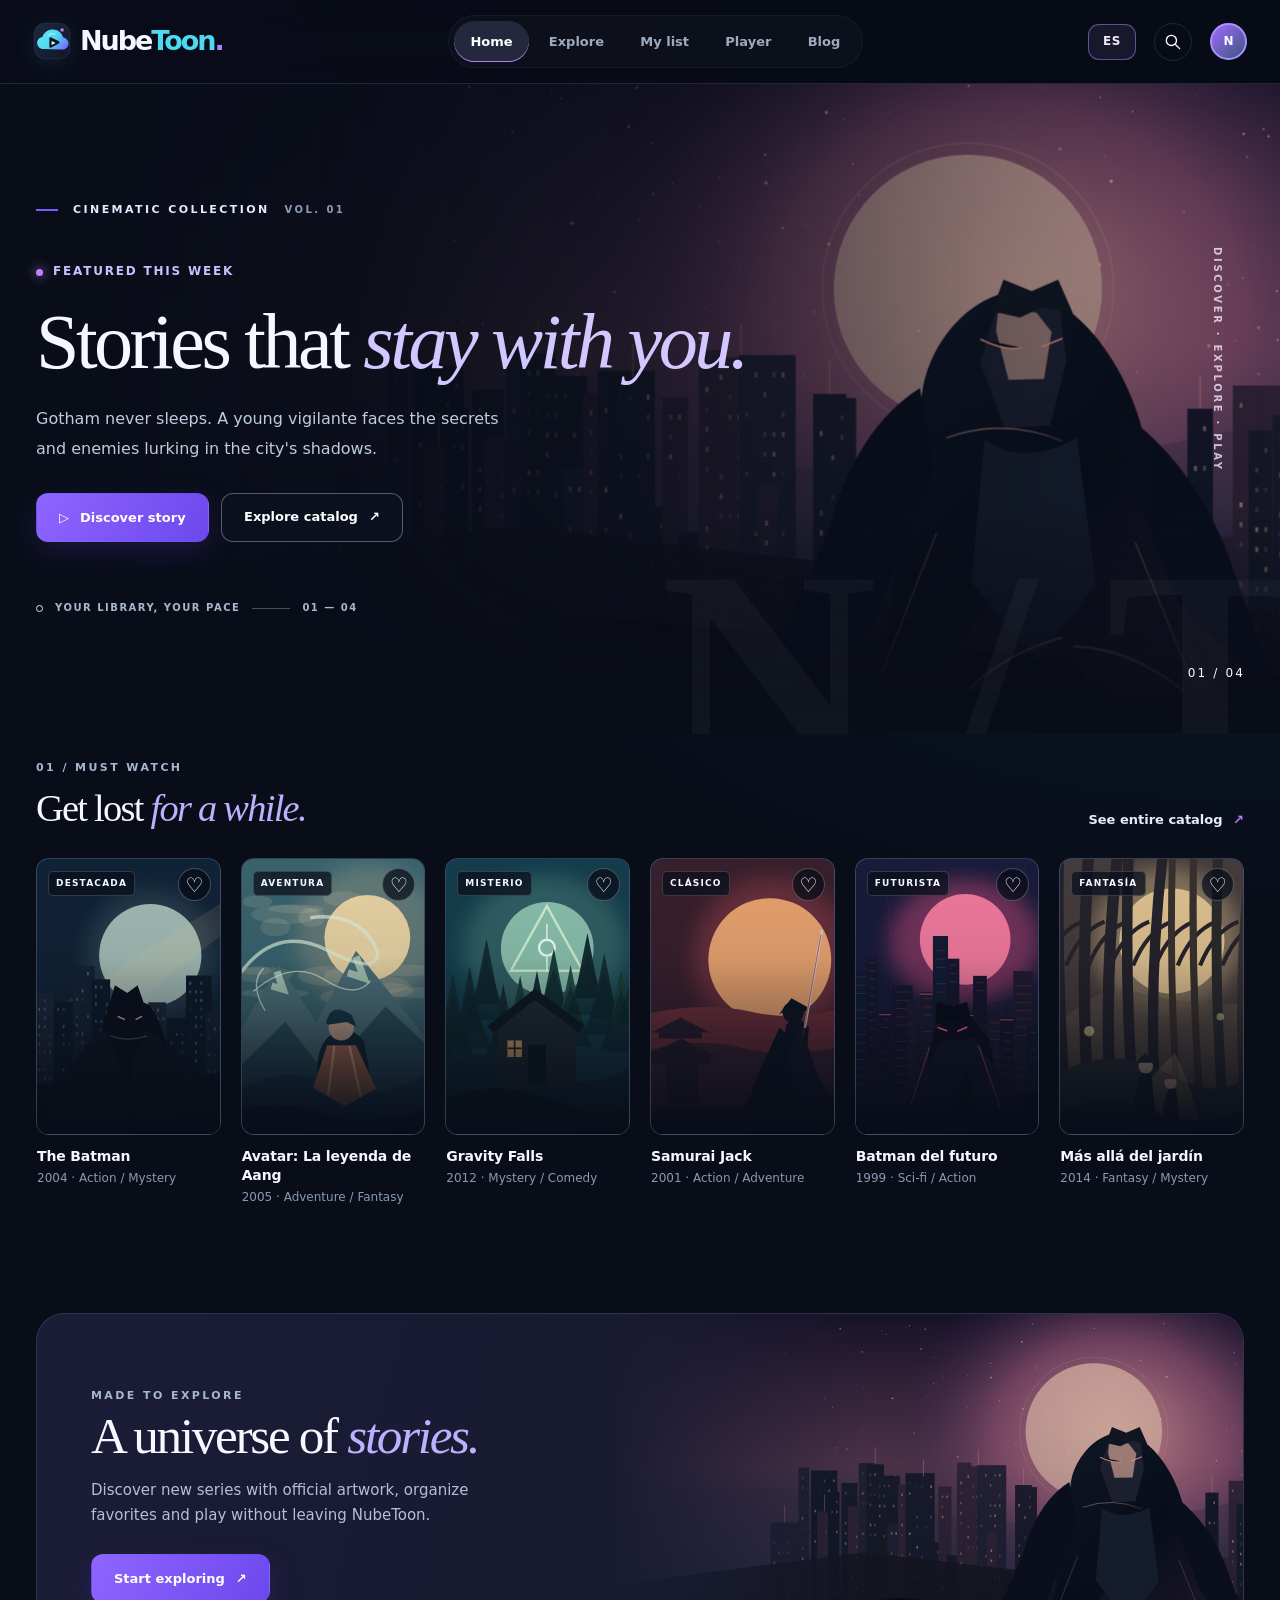
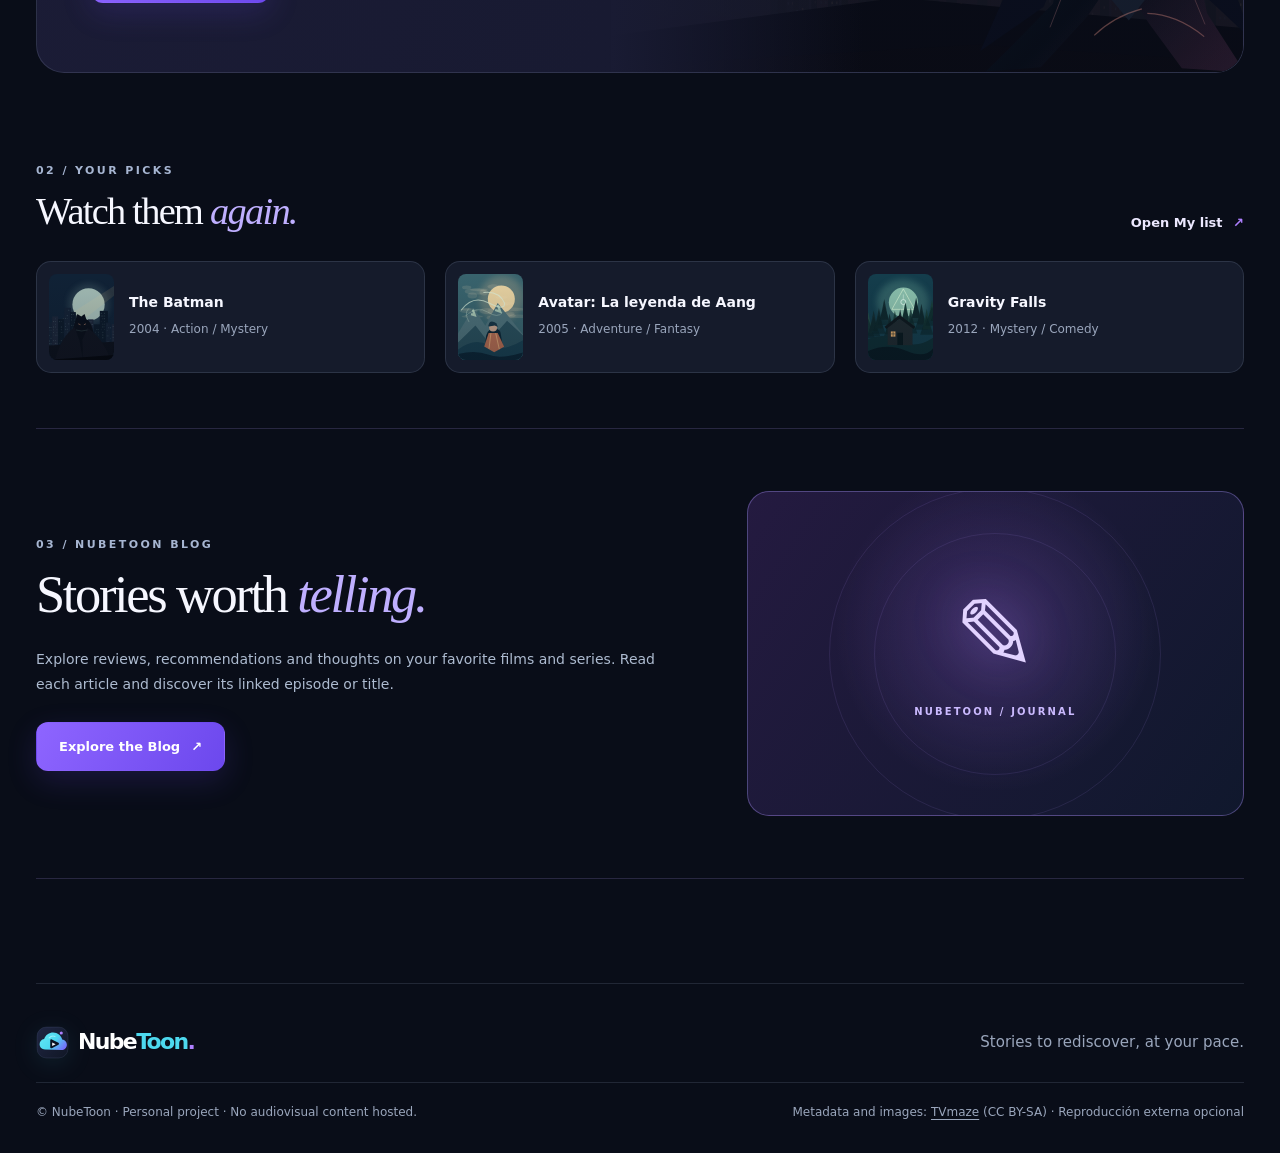
==== commit 656303af: "Diseñar editor de publicaciones y artículos responsive e incorporar textos ES/EN" ====
--- a/index.html
+++ b/index.html
@@ -4,8 +4,8 @@
 <meta name="theme-color" content="#090d18"><meta name="description" content="NubeToon · Tu universo visual de series, carátulas oficiales y reproducción opcional.">
 <meta http-equiv="Content-Security-Policy" content="default-src 'none'; script-src 'self'; style-src 'self'; img-src 'self' data: blob: https://static.tvmaze.com; media-src blob:; frame-src https://videoapi.la; connect-src 'self' https://api.tvmaze.com; font-src 'self'; object-src 'none'; base-uri 'none'; form-action 'none'">
 <title>Inicio · NubeToon</title>
-<link rel="icon" href="assets/art/favicon.svg" type="image/svg+xml"><link rel="stylesheet" href="styles/main.css?v=20261107k">
-<script defer src="scripts/i18n.js?v=20261107k"></script><script defer src="data/catalog-fallback.js"></script><script defer src="scripts/core.js"></script><script defer src="scripts/api.js"></script><script defer src="scripts/app.js?v=20261107h"></script>
+<link rel="icon" href="assets/art/favicon.svg" type="image/svg+xml"><link rel="stylesheet" href="styles/main.css?v=20261107m">
+<script defer src="scripts/i18n.js?v=20261107m"></script><script defer src="data/catalog-fallback.js"></script><script defer src="scripts/core.js"></script><script defer src="scripts/api.js"></script><script defer src="scripts/app.js?v=20261107h"></script>
 </head><body data-page="inicio"><a class="skip-link" href="#contenido">Saltar al contenido</a>
 <div class="site"><header class="site-header"><div class="header-wrap">
 <a class="brand" href="index.html" aria-label="NubeToon, Inicio"><img class="logo-mark" src="assets/art/logo-mark.svg" alt="" width="38" height="38" decoding="async"><span>Nube<b>Toon</b><i>.</i></span></a>
--- a/styles/main.css
+++ b/styles/main.css
@@ -357,3 +357,141 @@
 
 /* Identificación visible de las entradas demostrativas incluidas de fábrica. */
 .blog-demo-badge{position:absolute;top:14px;right:14px;background:rgba(9,12,23,.88);border:1px solid rgba(211,200,254,.3);border-radius:7px;padding:5px 9px;color:#d7c9ff;font-size:10px;font-weight:800;letter-spacing:.035em}
+
+
+/* v9 · Full-length articles, targeted search and compact creation control. */
+.blog-invite{display:flex;align-items:center;gap:16px;max-width:max-content;color:#f2edff;font-size:clamp(15px,2.15vw,20px);font-weight:750;letter-spacing:-.02em}
+.blog-compose-square{
+  display:grid;place-items:center;flex:none;width:53px;height:53px;
+  border:1px solid #ad8efc;border-radius:13px;
+  background:linear-gradient(145deg,#8c64f4,#6542d8);color:#fff;
+  font:400 34px/1 Inter,'Segoe UI',system-ui,sans-serif;
+  box-shadow:0 10px 26px rgba(105,67,205,.25);
+  transition:transform .22s,background .22s,border-color .22s;
+}
+.blog-compose-square:hover{background:linear-gradient(145deg,#987afa,#7655e6);transform:translateY(-2px)}
+.blog-compose-square:focus-visible{outline:2px solid #cdb9ff;outline-offset:4px}
+.blog-compose-square[aria-expanded="true"]{background:#33264c}
+.blog-media-chooser{
+  display:flex;flex-direction:column;gap:15px;
+  border:1px solid rgba(177,157,245,.21);
+  background:rgba(12,18,36,.7);border-radius:15px;padding:20px;
+}
+.blog-field-title{color:#d9c9fd;font-weight:780;font-size:13px}
+.blog-media-switch{display:grid;grid-template-columns:1fr 1fr;gap:8px;max-width:350px}
+.blog-media-kind{
+  display:grid;place-items:center;
+  min-height:46px;padding:10px 15px;
+  border:1px solid #4b516e;
+  border-radius:11px;color:#aebbd1;background:#171d31;
+  font:740 13px/1.3 Inter,'Segoe UI',system-ui,sans-serif;
+}
+.blog-media-kind:hover{border-color:#8e7ce1;color:#fff}
+.blog-media-kind.is-active{color:#fff;background:#6040c3;border-color:#9f7bf2;box-shadow:inset 0 -1px rgba(255,255,255,.13)}
+.blog-media-search-label{max-width:650px}
+.blog-media-status{font-size:12px;color:#b7c4d8;margin:0}
+.blog-media-results{
+  display:grid;gap:5px;max-height:258px;overflow-y:auto;
+  border:1px solid #333b53;border-radius:12px;
+  background:#0d1525;padding:5px;
+}
+.blog-media-results:empty{display:none}
+.blog-media-result{
+  width:100%;display:flex;align-items:center;gap:12px;
+  border:0;border-radius:9px;padding:11px 12px;
+  background:transparent;color:#f0effa;text-align:left;
+  cursor:pointer;
+}
+.blog-media-result:hover,.blog-media-result:focus-visible{background:#28233e;outline:none}
+.blog-media-result-icon{
+  flex:none;width:32px;height:32px;display:grid;place-items:center;
+  border-radius:8px;background:#352450;color:#d8bcff;font-size:20px;
+}
+.blog-media-result-name{flex:1;min-width:0;overflow-wrap:anywhere;font-weight:720;font-size:13px}
+.blog-media-result small{font-size:11px;color:#a5b2c8;flex:none}
+.blog-selected-media{
+  display:flex;align-items:center;gap:10px;
+  padding:11px 13px;background:#201e3b;
+  border:1px solid #6a598e;border-radius:10px;
+  color:#f8f4ff;font-weight:700;font-size:13px;
+}
+.blog-selected-media span:nth-child(2){min-width:0;flex:1;overflow-wrap:anywhere}
+.blog-selected-media button{border:0;background:none;color:#ddcbff;font-size:23px;padding:0 5px;line-height:1.1}
+.blog-selected-check{display:grid;place-items:center;width:25px;height:25px;flex:none;color:white;background:#6542cc;border-radius:50%}
+.blog-selected-target{display:grid;gap:14px;border-top:1px solid #343752;padding-top:15px}
+.blog-selected-target .blog-form-row{max-width:540px}
+.blog-article{width:min(1020px,calc(100% - 72px));padding-top:59px;padding-bottom:25px}
+.blog-article-back{color:#bca7f5;font-size:13px;font-weight:730;display:inline-block;margin-bottom:45px}
+.blog-article-back:hover{color:#fff}
+.blog-article .kicker{color:#bca7f5}
+.blog-article-title{font-size:clamp(48px,6.4vw,85px);line-height:1.06;letter-spacing:-.045em;text-wrap:balance;margin:16px 0 23px}
+.blog-article-byline{font-size:13px;color:#b5a3d4;margin:0 0 28px}
+.blog-article-lead{font-size:clamp(18px,2.15vw,24px);line-height:1.6;color:#d7dcf1;max-width:850px;margin:0 0 37px}
+.blog-article-picture{
+  width:100%;height:clamp(300px,47vw,540px);overflow:hidden;
+  border:1px solid rgba(173,147,255,.22);
+  border-radius:18px;
+  background:linear-gradient(130deg,#2d204b,#161e30);
+  margin-bottom:50px;
+}
+.blog-article-picture img{width:100%;height:100%;object-fit:cover;object-position:center 36%}
+.blog-article-text{max-width:830px;margin-inline:auto;color:#c2ccde;font-size:clamp(15px,1.55vw,18px);line-height:1.94}
+.blog-article-text p{margin:0 0 1.7em;white-space:pre-wrap;overflow-wrap:anywhere}
+.blog-article-text p:first-child::first-letter{
+  float:left;font:500 3.4em/.82 Georgia,'Times New Roman',serif;color:#c2a8ff;margin:7px 7px 0 0;
+}
+.blog-article-destination{
+  border-top:1px solid rgba(184,171,226,.27);margin:57px auto 0;padding:28px 0 0;
+  max-width:830px;
+}
+.blog-article-destination h2{font-size:clamp(29px,3.6vw,45px);margin:7px 0 12px}
+.blog-article-destination>p:not(.kicker){color:#abb9d3;font-size:14px;margin-bottom:21px}
+.blog-article-source{display:inline-block;margin:15px;color:#cbb9ff;font-size:12px;font-weight:720}
+.blog-article-source:hover{color:#fff}
+.home-blog-spotlight{
+  margin-top:55px;display:grid;grid-template-columns:minmax(0,1.15fr) minmax(280px,.85fr);
+  gap:38px;align-items:center;
+  border-top:1px solid rgba(174,153,243,.19);border-bottom:1px solid rgba(174,153,243,.19);
+  padding-top:62px;padding-bottom:62px;
+}
+.home-blog-copy h2{font-size:clamp(39px,4.1vw,62px);max-width:740px;margin:8px 0 22px}
+.home-blog-copy>p:not(.kicker){color:#adbbd0;font-size:14px;line-height:1.8;max-width:620px;margin-bottom:25px}
+.home-blog-art{
+  display:flex;flex-direction:column;align-items:center;justify-content:center;gap:18px;
+  min-height:325px;overflow:hidden;position:relative;
+  border:1px solid rgba(169,144,248,.38);border-radius:22px;
+  background:radial-gradient(circle at 50% 43%,rgba(166,111,247,.25),transparent 52%),linear-gradient(125deg,#241a40,#10182d);
+  transition:transform .25s,border-color .25s;
+}
+.home-blog-art::before,.home-blog-art::after{
+  content:"";position:absolute;border:1px solid rgba(183,148,255,.11);border-radius:50%;width:330px;aspect-ratio:1;
+}
+.home-blog-art::after{width:240px}
+.home-blog-art:hover{transform:translateY(-4px);border-color:#ae95fa}
+.home-blog-art-symbol{font-size:100px;line-height:1;color:#e2d3ff;text-shadow:0 0 52px rgba(186,143,255,.35);z-index:1}
+.home-blog-art-caption{font-size:10px;font-weight:800;letter-spacing:.21em;color:#cbbaff;z-index:1}
+@media(max-width:850px){
+ .home-blog-spotlight{grid-template-columns:minmax(0,1fr) minmax(220px,.7fr);gap:18px}
+ .home-blog-art{min-height:260px}
+ .blog-article{width:calc(100% - 42px)}
+}
+@media(max-width:610px){
+ .blog-invite{gap:12px;font-size:16px}
+ .blog-compose-square{width:48px;height:48px;font-size:31px}
+ .blog-media-chooser{padding:14px;border-radius:12px}
+ .blog-media-switch{max-width:none}
+ .blog-media-kind{min-height:43px}
+ .blog-selected-target .blog-form-row{grid-template-columns:repeat(2,minmax(0,1fr))}
+ .blog-article{width:calc(100% - 34px);padding-top:35px}
+ .blog-article-back{margin-bottom:28px}
+ .blog-article-title{font-size:clamp(38px,10.6vw,54px)}
+ .blog-article-lead{font-size:17px;margin-bottom:24px}
+ .blog-article-picture{height:240px;border-radius:12px;margin-bottom:31px}
+ .blog-article-text{font-size:15px;line-height:1.85}
+ .blog-article-destination{margin-top:39px;padding-top:24px}
+ .home-blog-spotlight{grid-template-columns:1fr;gap:22px;margin-top:35px;padding-top:46px;padding-bottom:45px}
+ .home-blog-copy h2{font-size:clamp(37px,9.5vw,49px)}
+ .home-blog-art{min-height:195px}
+ .home-blog-art-symbol{font-size:75px}
+ .home-blog-art-caption{font-size:9px}
+}
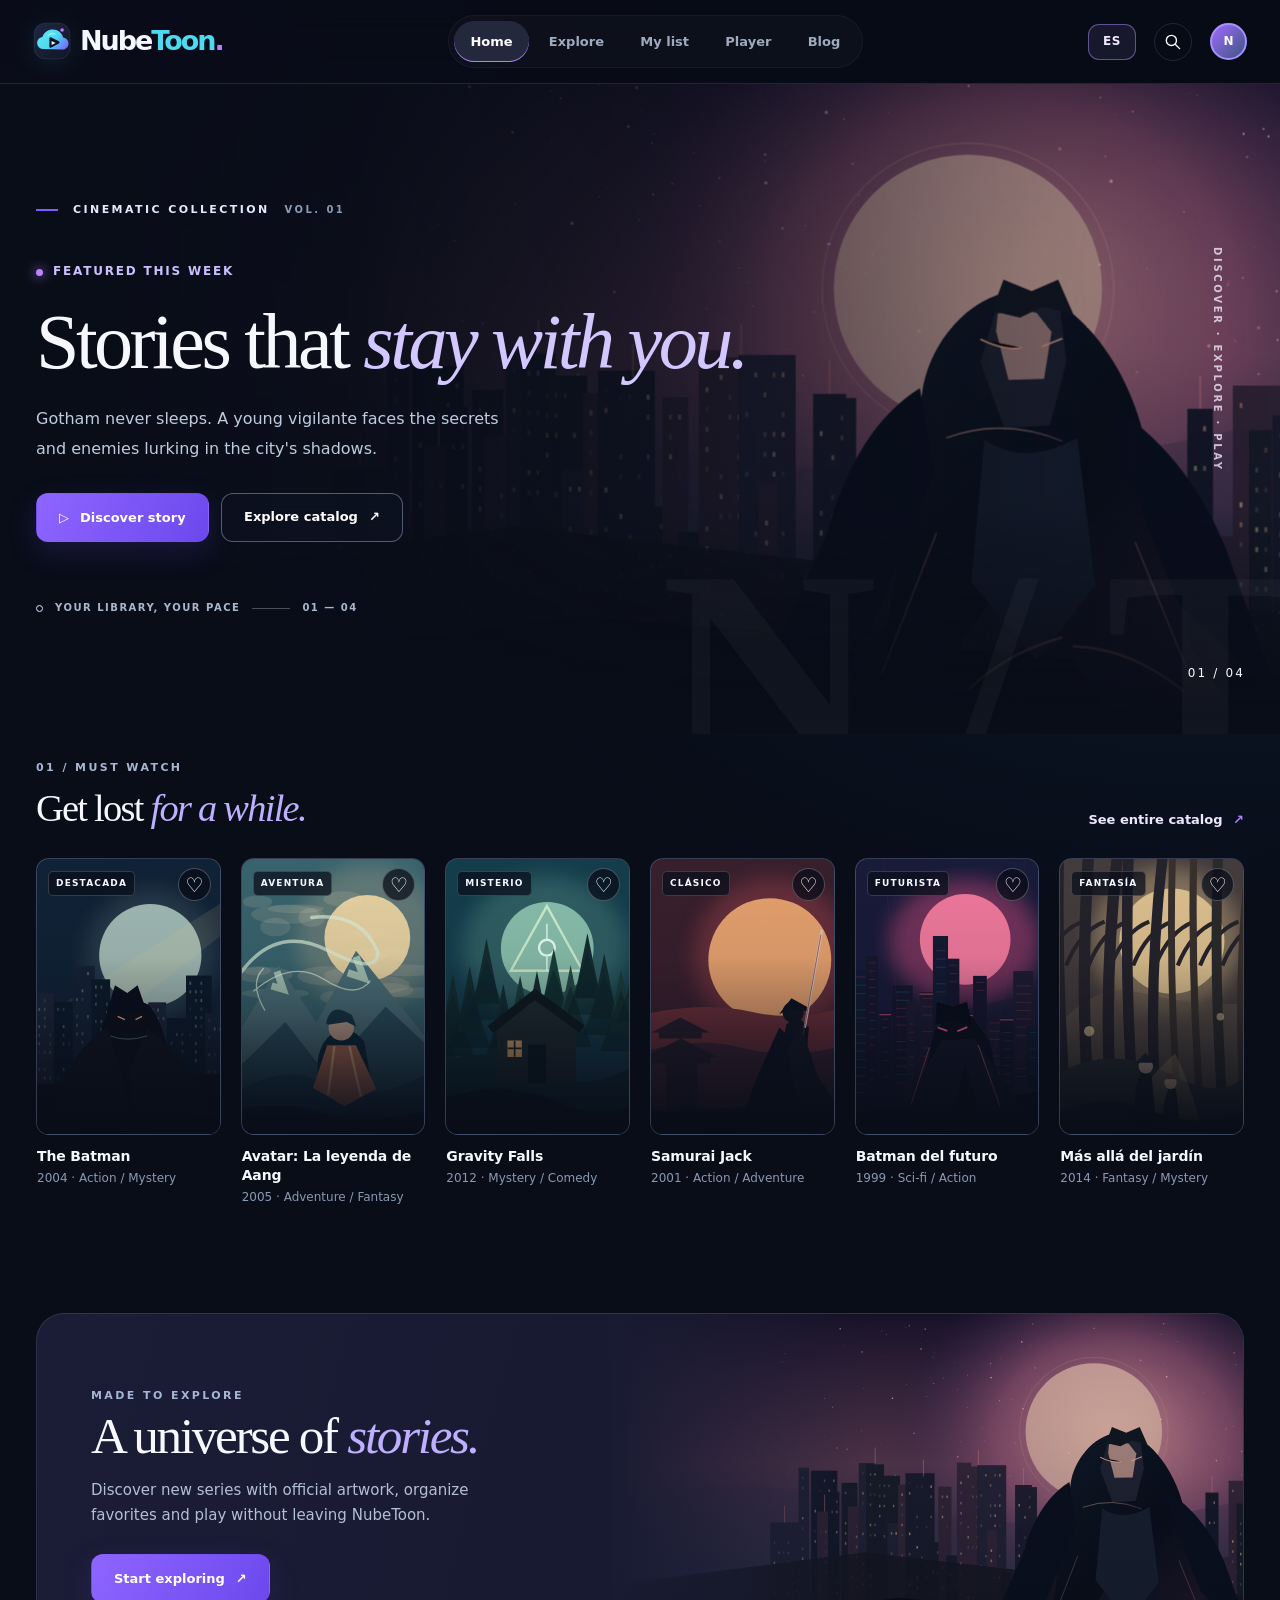
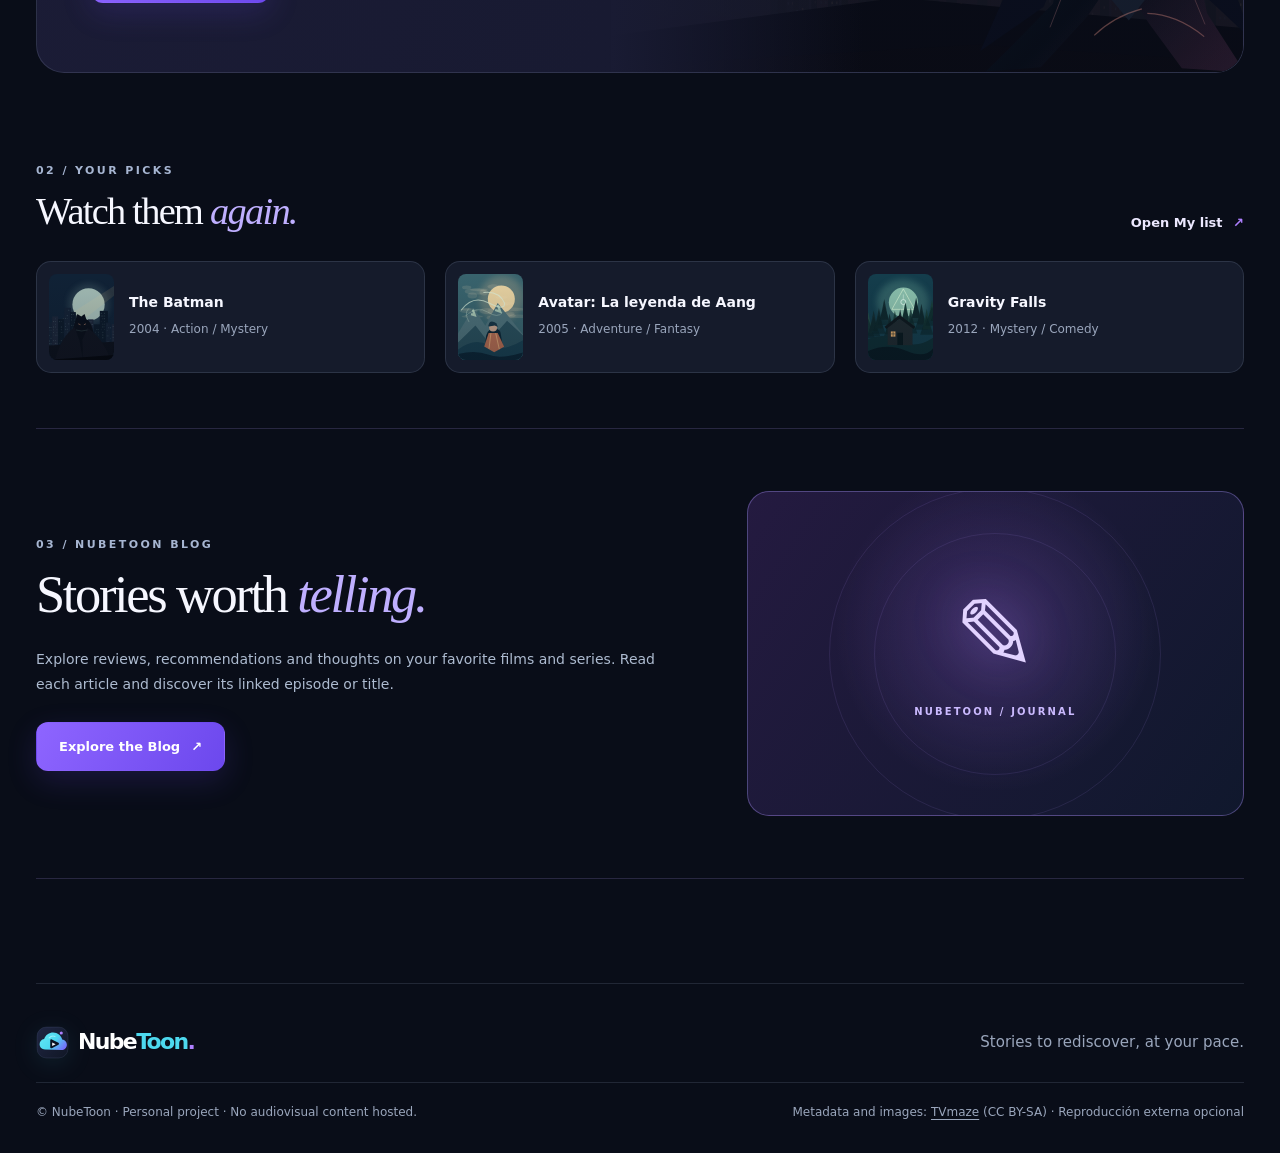
==== commit 4bdafa7f: "Refinar Blog: ocultar insignia de ejemplo, tipografía y tarjeta de capítulo en artículos" ====
--- a/index.html
+++ b/index.html
@@ -4,7 +4,7 @@
 <meta name="theme-color" content="#090d18"><meta name="description" content="NubeToon · Tu universo visual de series, carátulas oficiales y reproducción opcional.">
 <meta http-equiv="Content-Security-Policy" content="default-src 'none'; script-src 'self'; style-src 'self'; img-src 'self' data: blob: https://static.tvmaze.com; media-src blob:; frame-src https://videoapi.la; connect-src 'self' https://api.tvmaze.com; font-src 'self'; object-src 'none'; base-uri 'none'; form-action 'none'">
 <title>Inicio · NubeToon</title>
-<link rel="icon" href="assets/art/favicon.svg" type="image/svg+xml"><link rel="stylesheet" href="styles/main.css?v=20261107m">
+<link rel="icon" href="assets/art/favicon.svg" type="image/svg+xml"><link rel="stylesheet" href="styles/main.css?v=20261107o">
 <script defer src="scripts/i18n.js?v=20261107m"></script><script defer src="data/catalog-fallback.js"></script><script defer src="scripts/core.js"></script><script defer src="scripts/api.js"></script><script defer src="scripts/app.js?v=20261107h"></script>
 </head><body data-page="inicio"><a class="skip-link" href="#contenido">Saltar al contenido</a>
 <div class="site"><header class="site-header"><div class="header-wrap">
--- a/styles/main.css
+++ b/styles/main.css
@@ -356,7 +356,6 @@
 
 
 /* Identificación visible de las entradas demostrativas incluidas de fábrica. */
-.blog-demo-badge{position:absolute;top:14px;right:14px;background:rgba(9,12,23,.88);border:1px solid rgba(211,200,254,.3);border-radius:7px;padding:5px 9px;color:#d7c9ff;font-size:10px;font-weight:800;letter-spacing:.035em}
 
 
 /* v9 · Full-length articles, targeted search and compact creation control. */
@@ -495,3 +494,103 @@
  .home-blog-art-symbol{font-size:75px}
  .home-blog-art-caption{font-size:9px}
 }
+
+
+/* v10 · Blog: tipografía editorial y composición equilibrada. */
+body[data-page="blog"] .blog-hero h1{
+  font-family:Inter,'Segoe UI',system-ui,sans-serif;
+  font-weight:740;
+  letter-spacing:-.055em;
+  line-height:1.1;
+}
+body[data-page="blog"] .blog-hero h1 em{
+  font-family:Georgia,'Times New Roman',serif;
+  font-weight:450;
+  letter-spacing:-.045em;
+}
+body[data-page="blog"] .blog-hero-actions{width:100%}
+body[data-page="blog"] .blog-invite{
+  display:grid;
+  grid-template-columns:minmax(0,1fr) auto;
+  align-items:center;
+  column-gap:22px;
+  width:min(100%,720px);
+  max-width:none;
+  color:#f7f3ff;
+  font:500 clamp(19px,2.25vw,25px)/1.2 Georgia,'Times New Roman',serif;
+  letter-spacing:-.025em;
+}
+body[data-page="blog"] .blog-invite > span{min-width:0}
+body[data-page="blog"] .blog-compose-square{justify-self:end}
+/* Artículo: tarjeta real de capítulo, mismo lenguaje visual que el catálogo. */
+.blog-article-destination .blog-related-episode{
+  margin-top:24px;
+  grid-template-columns:clamp(105px,18%,142px) minmax(0,1fr) 42px;
+  gap:17px;
+  min-height:114px;
+  padding:13px;
+  border-radius:15px;
+  border-color:rgba(161,146,214,.35);
+  background:linear-gradient(140deg,#192134,#151c2d);
+  color:#fff;
+  text-decoration:none;
+  transition:border-color .2s,background .2s;
+}
+.blog-article-destination .blog-related-episode:hover,
+.blog-article-destination .blog-related-episode:focus-visible{
+  background:#20263e;
+  border-color:#ac91ff;
+}
+.blog-related-episode .episode-image{
+  width:100%;
+  height:auto;
+  aspect-ratio:16/10;
+  object-fit:cover;
+}
+.blog-related-episode-copy{min-width:0}
+.blog-related-episode-copy h3{
+  font:750 clamp(15px,1.55vw,19px)/1.4 Inter,'Segoe UI',system-ui,sans-serif;
+  margin:6px 0 8px;
+}
+.blog-related-episode-copy p{
+  font:400 clamp(12px,1.15vw,14px)/1.55 Inter,'Segoe UI',system-ui,sans-serif;
+  color:#aebbd2;
+  margin:0;
+  display:-webkit-box;
+  -webkit-box-orient:vertical;
+  -webkit-line-clamp:2;
+  overflow:hidden;
+}
+.blog-related-episode .episode-arrow{justify-self:center}
+@media(max-width:610px){
+  body[data-page="blog"] .blog-hero h1{
+    font-size:clamp(39px,10.7vw,57px);
+    line-height:1.12;
+  }
+  body[data-page="blog"] .blog-invite{
+    column-gap:12px;
+    font-size:clamp(17px,5.05vw,21px);
+  }
+  body[data-page="blog"] .blog-compose-square{
+    width:49px;height:49px;font-size:32px;
+  }
+  .blog-article-destination .blog-related-episode{
+    grid-template-columns:minmax(74px,27%) minmax(0,1fr) 28px;
+    gap:10px;
+    padding:10px;
+    min-height:105px;
+  }
+  .blog-related-episode-copy h3{font-size:14px;margin:4px 0 5px}
+  .blog-related-episode-copy p{font-size:11.5px;line-height:1.5}
+  .blog-related-episode .episode-arrow{
+    width:28px;height:28px;font-size:18px
+  }
+}
+@media(max-width:370px){
+  body[data-page="blog"] .blog-invite{font-size:16px}
+  .blog-article-destination .blog-related-episode{
+    grid-template-columns:72px minmax(0,1fr) 24px;
+    gap:8px;
+    padding:8px;
+  }
+}
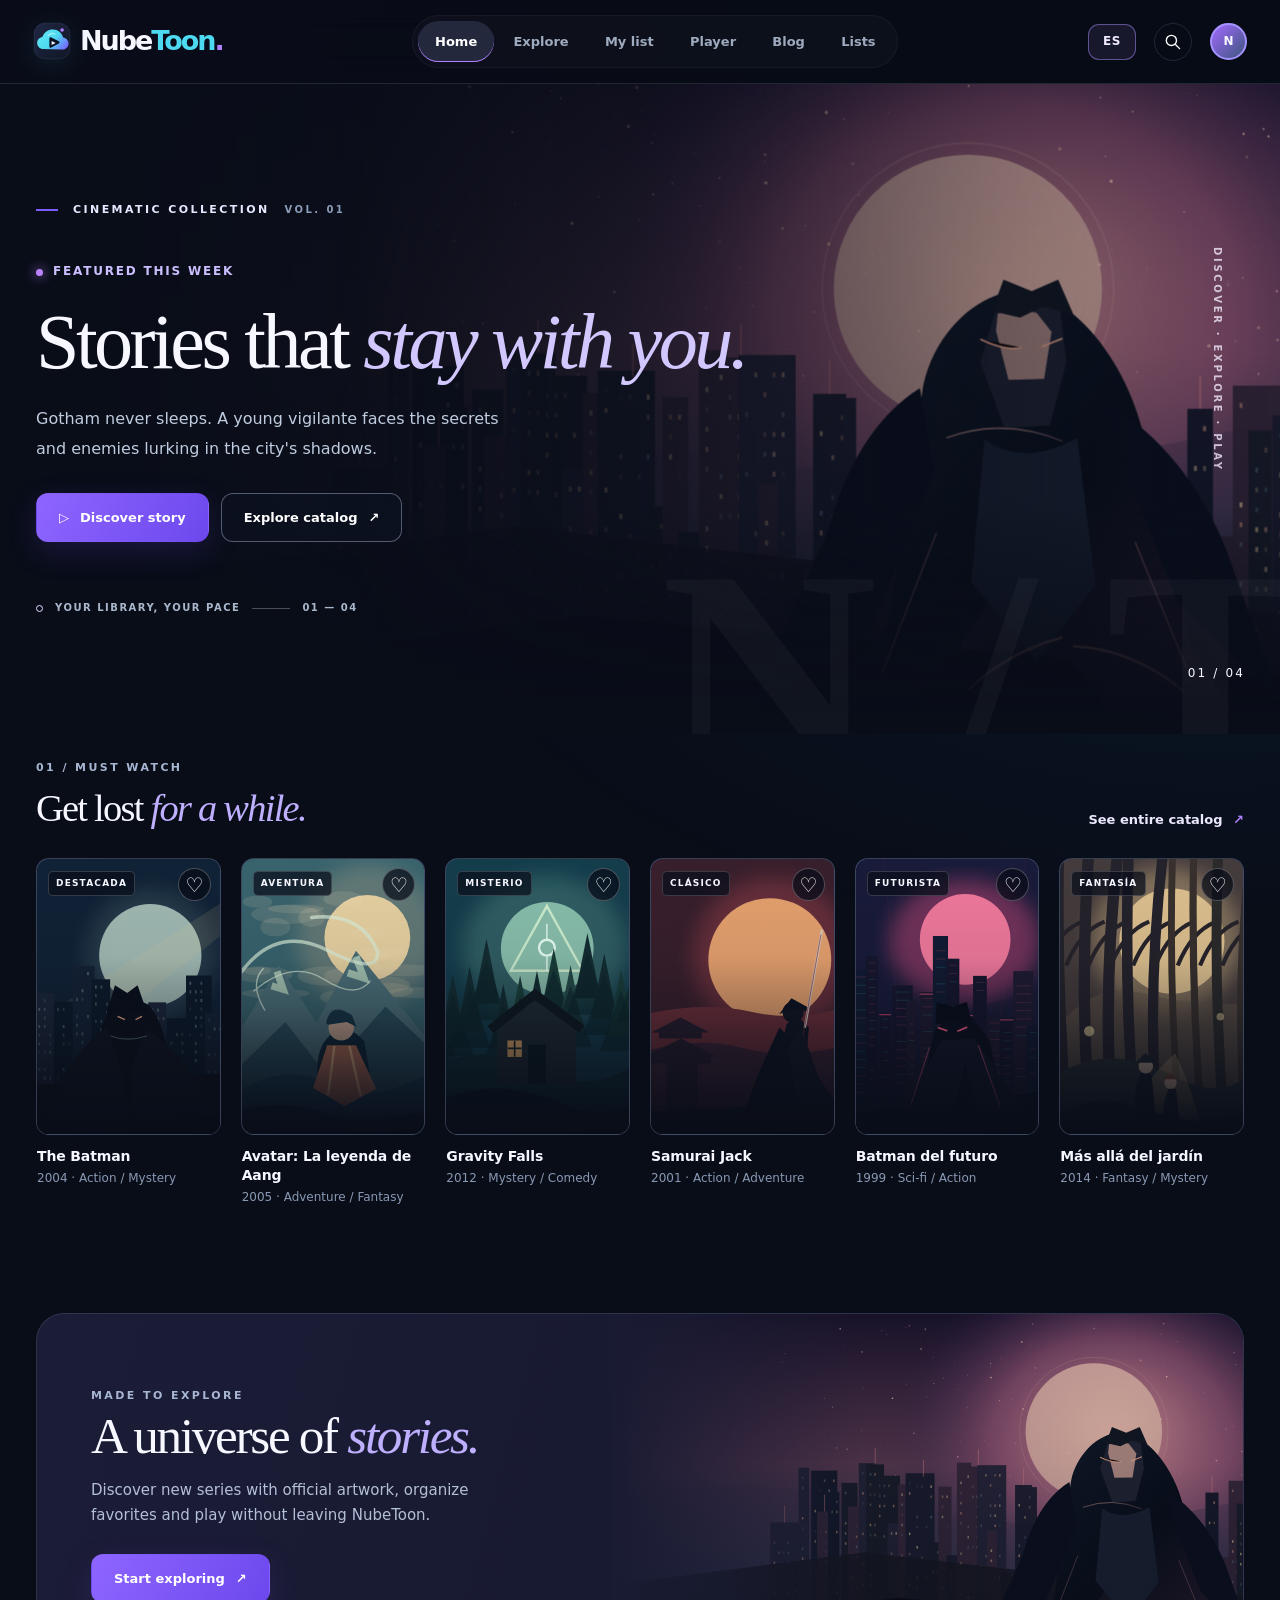
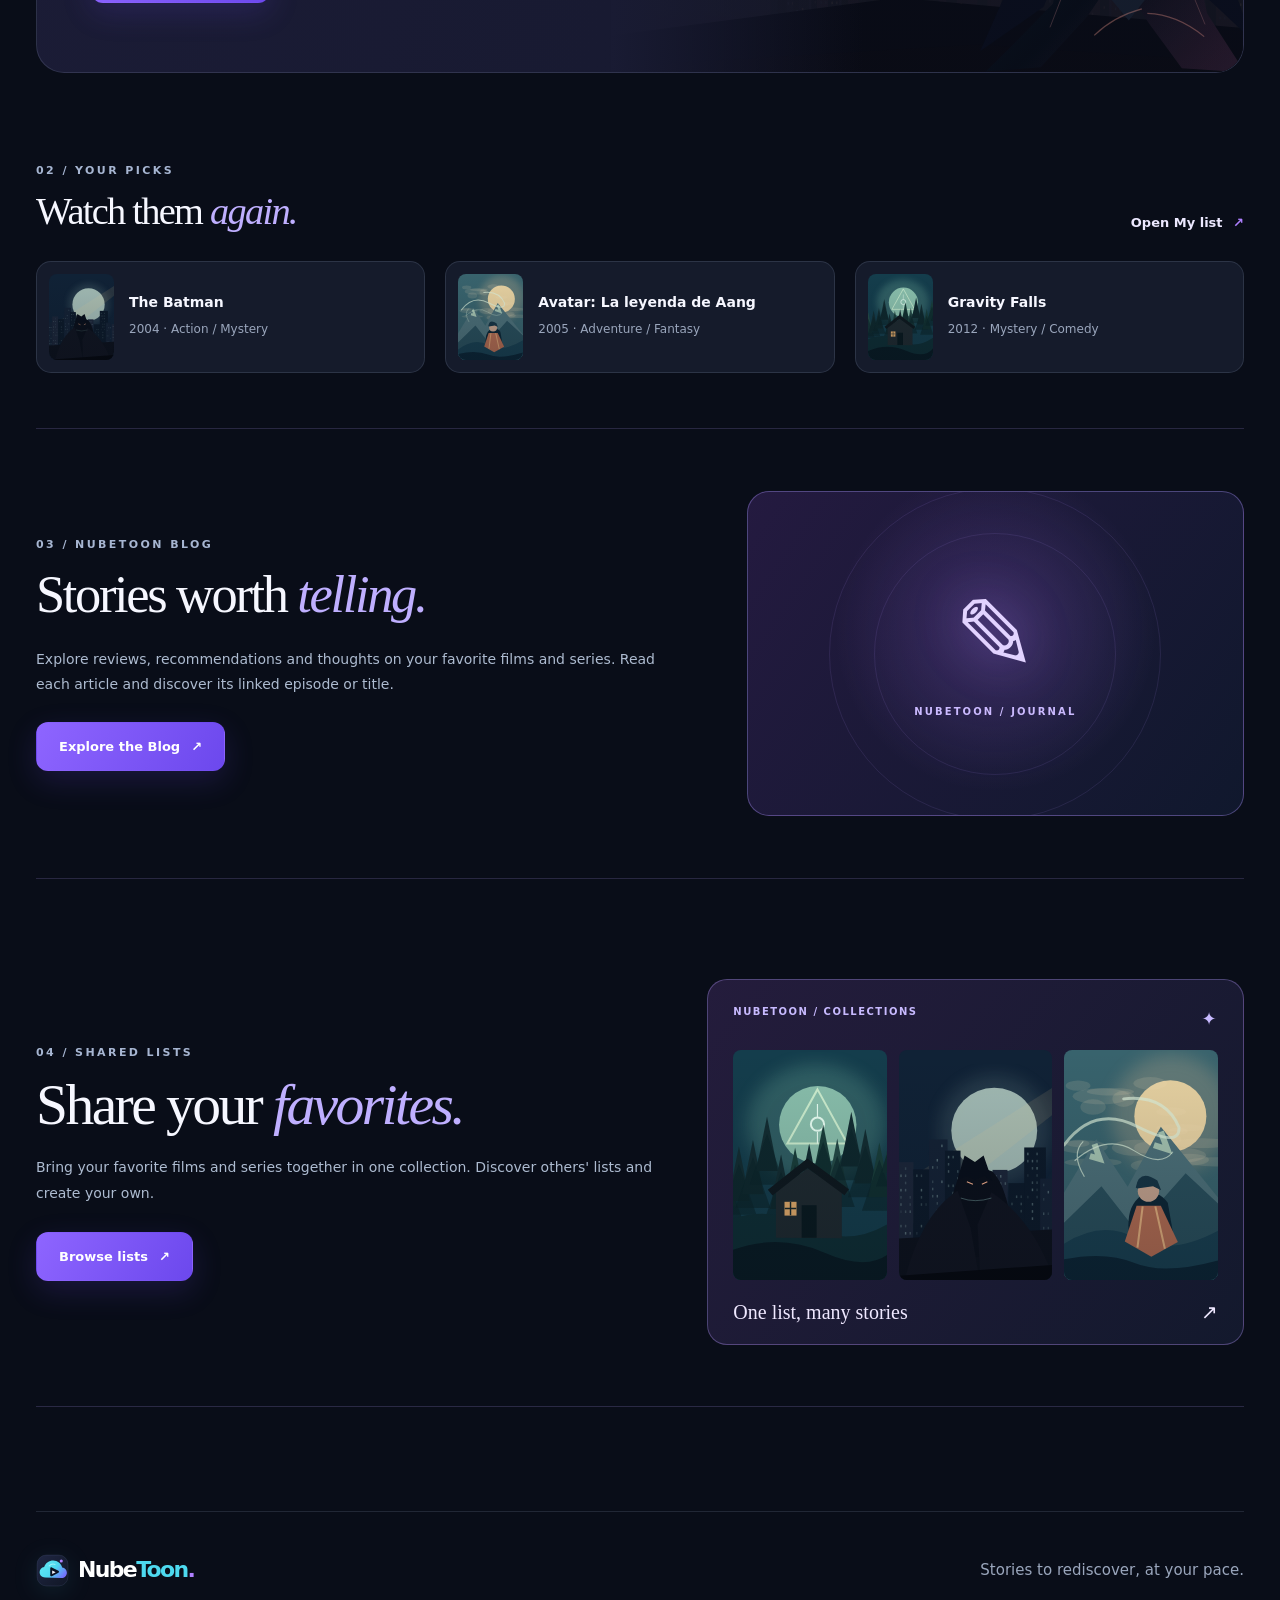
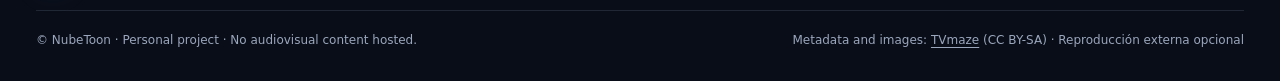
==== commit a29bd112: "Integrar listas compartidas en navegación, inicio, traducciones y GitHub Pages" ====
--- a/index.html
+++ b/index.html
@@ -4,12 +4,12 @@
 <meta name="theme-color" content="#090d18"><meta name="description" content="NubeToon · Tu universo visual de series, carátulas oficiales y reproducción opcional.">
 <meta http-equiv="Content-Security-Policy" content="default-src 'none'; script-src 'self'; style-src 'self'; img-src 'self' data: blob: https://static.tvmaze.com; media-src blob:; frame-src https://videoapi.la; connect-src 'self' https://api.tvmaze.com; font-src 'self'; object-src 'none'; base-uri 'none'; form-action 'none'">
 <title>Inicio · NubeToon</title>
-<link rel="icon" href="assets/art/favicon.svg" type="image/svg+xml"><link rel="stylesheet" href="styles/main.css?v=20261107o">
-<script defer src="scripts/i18n.js?v=20261107m"></script><script defer src="data/catalog-fallback.js"></script><script defer src="scripts/core.js"></script><script defer src="scripts/api.js"></script><script defer src="scripts/app.js?v=20261107h"></script>
+<link rel="icon" href="assets/art/favicon.svg" type="image/svg+xml"><link rel="stylesheet" href="styles/main.css?v=20261107p">
+<script defer src="scripts/i18n.js?v=20261107p"></script><script defer src="data/catalog-fallback.js"></script><script defer src="scripts/core.js"></script><script defer src="scripts/api.js"></script><script defer src="scripts/app.js?v=20261107h"></script>
 </head><body data-page="inicio"><a class="skip-link" href="#contenido">Saltar al contenido</a>
 <div class="site"><header class="site-header"><div class="header-wrap">
 <a class="brand" href="index.html" aria-label="NubeToon, Inicio"><img class="logo-mark" src="assets/art/logo-mark.svg" alt="" width="38" height="38" decoding="async"><span>Nube<b>Toon</b><i>.</i></span></a>
-<nav class="nav-desktop" aria-label="Navegación principal"><a href="index.html" class="nav-link is-active" aria-current="page">Inicio</a><a href="catalogo.html" class="nav-link " >Explorar</a><a href="mi-lista.html" class="nav-link " >Mi lista</a><a href="reproductor.html" class="nav-link " >Reproductor</a><a href="blog.html" class="nav-link">Blog</a></nav>
+<nav class="nav-desktop" aria-label="Navegación principal"><a href="index.html" class="nav-link is-active" aria-current="page">Inicio</a><a href="catalogo.html" class="nav-link " >Explorar</a><a href="mi-lista.html" class="nav-link " >Mi lista</a><a href="reproductor.html" class="nav-link " >Reproductor</a><a href="blog.html" class="nav-link">Blog</a><a href="listas.html" class="nav-link">Listas</a></nav>
 <div class="header-right"><a class="icon-link" href="catalogo.html" title="Buscar títulos" aria-label="Buscar títulos"><svg viewBox="0 0 24 24" aria-hidden="true"><circle cx="10.6" cy="10.6" r="6.4"/><path d="m16 16 5 5"/></svg></a><span class="nav-avatar" title="Catálogo personal">N</span></div>
 </div></header><main id="contenido"><section class="hero" id="hero"><div class="hero-backdrop" id="heroBackdrop"></div><div class="hero-overlay"></div><div class="hero-decoration" aria-hidden="true">N / T</div><div class="container hero-content"><div class="eyebrow"><span class="eyebrow-line"></span> COLECCIÓN CINEMATOGRÁFICA <span class="tiny-label">VOL. 01</span></div><div class="hero-tag"><span class="pulse-dot"></span> DESTACADO DE LA SEMANA</div><h1>Las historias que <em>te acompañan.</em></h1><p id="heroDescription">Una ciudad que nunca duerme, héroes inolvidables y mundos por descubrir. Tu colección comienza aquí.</p><div class="hero-actions"><a class="btn btn-primary" id="heroPrimary" href="detalle.html?id=batman-2004"><span>▷</span> Descubrir historia</a><a class="btn btn-outline" href="catalogo.html">Explorar catálogo <span>↗</span></a></div><div class="hero-footnote"><span class="tag-dot"></span> TU BIBLIOTECA, TU RITMO <span class="hero-rule"></span> <span>01 — 04</span></div></div><div class="hero-side"><span class="vertical-label">DISCOVER · EXPLORE · PLAY</span><span class="hero-index">01 / 04</span></div></section>
 <section class="section container first-section"><div class="section-heading"><div><p class="kicker">01 / LO IMPERDIBLE</p><h2>Para perderse <em>un rato.</em></h2></div><a class="text-link" href="catalogo.html">Ver todo el catálogo <span>↗</span></a></div><div id="featuredGrid" class="card-grid poster-grid" aria-live="polite"><div class="skeleton-card"></div><div class="skeleton-card"></div><div class="skeleton-card"></div><div class="skeleton-card"></div><div class="skeleton-card"></div><div class="skeleton-card"></div></div></section>
@@ -25,9 +25,25 @@
     <span class="home-blog-art-symbol" aria-hidden="true">✎</span>
     <span class="home-blog-art-caption">NUBETOON / JOURNAL</span>
   </a>
+</section><section class="container home-shared-lists-spotlight" aria-labelledby="homeSharedListsHeading">
+  <div class="home-shared-lists-copy">
+    <p class="kicker">04 / LISTAS COMPARTIDAS</p>
+    <h2 id="homeSharedListsHeading">Comparte tus <em>gustos.</em></h2>
+    <p>Reúne tus películas y series favoritas en una sola colección. Descubre las listas de otros amantes de las historias y crea la tuya.</p>
+    <a href="listas.html" class="btn btn-primary">Explorar listas <span aria-hidden="true">↗</span></a>
+  </div>
+  <a class="home-shared-lists-preview" href="listas.html" aria-label="Abrir las listas compartidas">
+    <div class="home-shared-lists-topline">NUBETOON / COLLECTIONS <span>✦</span></div>
+    <div class="home-shared-lists-posters" aria-hidden="true">
+      <img src="assets/art/gravity.svg" alt="" loading="lazy" decoding="async">
+      <img src="assets/art/batman.svg" alt="" loading="lazy" decoding="async">
+      <img src="assets/art/avatar.svg" alt="" loading="lazy" decoding="async">
+    </div>
+    <span class="home-shared-lists-caption">Una lista, muchas historias <span aria-hidden="true">↗</span></span>
+  </a>
 </section></main>
 <footer class="site-footer container"><div class="footer-upper"><div class="brand"><img class="logo-mark" src="assets/art/logo-mark.svg" alt="" width="38" height="38" decoding="async"><span>Nube<b>Toon</b><i>.</i></span></div><p>Historias para volver a descubrir, a tu ritmo.</p></div>
 <div class="footer-bottom"><span>© NubeToon · Proyecto personal · Sin contenido audiovisual alojado.</span><span>Metadatos e imágenes: <a href="https://www.tvmaze.com/" target="_blank" rel="noopener noreferrer">TVmaze</a> (CC BY-SA) · Reproducción externa opcional</span></div></footer>
-<nav class="nav-mobile" aria-label="Navegación móvil"><a href="index.html" class="is-active"><span>⌂</span>Inicio</a><a href="catalogo.html" class=""><span>⌕</span>Explorar</a><a href="mi-lista.html" class=""><span>♡</span>Mi lista</a><a href="reproductor.html" class=""><span>▷</span>Ver</a><a href="blog.html"><span>✎</span>Blog</a></nav>
+<nav class="nav-mobile" aria-label="Navegación móvil"><a href="index.html" class="is-active"><span>⌂</span>Inicio</a><a href="catalogo.html" class=""><span>⌕</span>Explorar</a><a href="mi-lista.html" class=""><span>♡</span>Mi lista</a><a href="reproductor.html" class=""><span>▷</span>Ver</a><a href="blog.html"><span>✎</span>Blog</a><a href="listas.html"><span>▦</span>Listas</a></nav>
 <div class="toast-stack" id="toastStack" role="status" aria-live="polite"></div>
 </div></body></html>
--- a/styles/main.css
+++ b/styles/main.css
@@ -594,3 +594,173 @@
     padding:8px;
   }
 }
+
+
+/* Listas compartidas: misma familia editorial del Blog, sin episodios. */
+body[data-page="listas"] .blog-hero h1{
+  font-family:Inter,'Segoe UI',system-ui,sans-serif;
+  font-weight:740;letter-spacing:-.055em;line-height:1.1;
+}
+body[data-page="listas"] .blog-hero h1 em{
+  font-family:Georgia,'Times New Roman',serif;font-weight:450;letter-spacing:-.035em;
+}
+.shared-list-hero{
+  background:radial-gradient(ellipse at 80% 18%,rgba(158,104,246,.22),transparent 48%),
+  radial-gradient(ellipse at 3% 90%,rgba(32,145,187,.09),transparent 52%),
+  linear-gradient(120deg,#121026,#0a1020 85%);
+}
+body[data-page="listas"] .shared-list-invite{
+  display:grid;grid-template-columns:minmax(0,1fr) auto;align-items:center;
+  gap:20px;width:min(100%,720px);max-width:none;
+  font:500 clamp(19px,2.3vw,26px)/1.2 Georgia,'Times New Roman',serif;
+  letter-spacing:-.025em;
+}
+.shared-list-invite .blog-compose-square{justify-self:end}
+.shared-list-editor{scroll-margin-top:24px}
+.shared-picker-heading{display:flex;justify-content:space-between;align-items:center;gap:12px}
+.shared-selection-count{font-size:12px;color:#cbb5ff;font-weight:750}
+.shared-selected-list{display:grid;gap:9px}
+.shared-selected-empty{margin:8px 0;color:#9babc7;font-size:12px}
+.shared-selected-row{
+  display:grid;grid-template-columns:44px minmax(0,1fr) 30px 30px 30px;
+  align-items:center;gap:9px;padding:9px 10px;
+  border:1px solid #3c3b5c;border-radius:11px;background:#161b2f;
+}
+.shared-selected-poster{width:40px;height:58px;border-radius:5px;overflow:hidden;background:#242e4b}
+.shared-selected-poster img{width:100%;height:100%;object-fit:cover}
+.shared-selected-title{min-width:0;font-weight:700;color:#f3f0ff;font-size:13px;overflow-wrap:anywhere}
+.shared-selected-move,.shared-selected-remove{
+  width:30px;height:30px;display:grid;place-items:center;padding:0;
+  background:transparent;border:1px solid #454566;border-radius:8px;
+  color:#d2c6fc;font:750 17px/1 system-ui;cursor:pointer;
+}
+.shared-selected-move:hover:not(:disabled),.shared-selected-remove:hover{background:#30284e;color:#fff}
+.shared-selected-remove{color:#f4bdca}
+.shared-selected-move:disabled{opacity:.26;cursor:not-allowed}
+.shared-list-grid{display:grid;grid-template-columns:repeat(2,minmax(0,1fr));gap:23px}
+.shared-list-card{
+  min-width:0;overflow:hidden;
+  border:1px solid rgba(181,161,239,.21);border-radius:18px;
+  background:linear-gradient(145deg,#171d31,#111b2b);
+  box-shadow:0 13px 36px rgba(0,0,0,.1);
+  transition:transform .22s,border-color .22s,box-shadow .22s;
+}
+.shared-list-card:hover{
+  transform:translateY(-4px);border-color:rgba(176,149,250,.69);
+  box-shadow:0 21px 46px rgba(0,0,0,.24);
+}
+.shared-list-card-link{color:inherit;display:block;text-decoration:none}
+.shared-list-mosaic{
+  display:grid;grid-template-columns:repeat(4,minmax(0,1fr));
+  gap:9px;padding:18px 18px 0;
+  min-height:180px;
+}
+.shared-mosaic-item{aspect-ratio:2/3;min-width:0;border-radius:7px;overflow:hidden;background:#222b43}
+.shared-mosaic-item img{width:100%;height:100%;object-fit:cover;transition:transform .28s}
+.shared-list-card:hover .shared-mosaic-item img{transform:scale(1.045)}
+.shared-list-card-content{padding:21px 21px 23px}
+.shared-list-card-content h3{
+  font:500 clamp(25px,2.7vw,34px)/1.15 Georgia,'Times New Roman',serif;
+  margin:0 0 13px;color:#f7f5ff;letter-spacing:-.035em;
+}
+.shared-list-card-content>p{
+  color:#b4c0d5;font-size:13px;line-height:1.75;margin:0 0 17px;
+  display:-webkit-box;-webkit-line-clamp:3;-webkit-box-orient:vertical;overflow:hidden;
+}
+.shared-list-names{font-size:11px;line-height:1.65;color:#aa9ccf;min-height:36px}
+.shared-list-read{display:inline-block;margin-top:16px;color:#cbb6ff;font-size:12px;font-weight:780}
+.shared-list-actions{display:flex;gap:17px;padding:0 21px 18px}
+.shared-list-detail{width:min(1160px,calc(100% - 72px));padding-top:56px;min-height:430px}
+.shared-share-btn{
+  float:right;border:1px solid rgba(162,139,234,.5);border-radius:10px;
+  color:#dfd3ff;background:#1b1a33;font-weight:760;padding:10px 15px;font-size:12px;cursor:pointer;
+}
+.shared-share-btn:hover:not(:disabled){background:#30234f}
+.shared-share-btn:disabled{opacity:.62;cursor:not-allowed}
+.shared-detail-heading{max-width:870px;margin:20px 0 38px}
+.shared-detail-heading h1{
+  font:500 clamp(42px,5.5vw,76px)/1.08 Georgia,'Times New Roman',serif;
+  letter-spacing:-.045em;margin:12px 0 21px;text-wrap:balance;
+}
+.shared-detail-intro{font-size:clamp(16px,1.65vw,21px);color:#c5cee0;line-height:1.8;max-width:850px}
+.shared-detail-posters{
+  display:grid;grid-template-columns:repeat(5,minmax(0,1fr));
+  gap:clamp(13px,2vw,27px);border-top:1px solid rgba(169,149,225,.18);padding-top:30px;
+}
+.shared-detail-title{display:block;min-width:0;color:#f7f5ff;text-decoration:none}
+.shared-detail-cover{
+  width:100%;aspect-ratio:2/3;overflow:hidden;border-radius:11px;
+  background:#222b41;border:1px solid rgba(159,146,214,.29);
+  transition:transform .22s,border-color .22s;
+}
+.shared-detail-cover img{width:100%;height:100%;object-fit:cover}
+.shared-detail-title span{
+  display:block;font-weight:760;font-size:13px;line-height:1.4;margin-top:12px;overflow-wrap:anywhere;
+}
+.shared-detail-title:hover .shared-detail-cover{transform:translateY(-4px);border-color:#ba9eff}
+.shared-detail-title:hover span{color:#d0b7ff}
+.home-shared-lists-spotlight{
+  display:grid;grid-template-columns:minmax(0,1fr) minmax(265px,.85fr);
+  gap:40px;align-items:center;margin-top:36px;
+  padding-top:64px;padding-bottom:61px;
+  border-bottom:1px solid rgba(174,153,243,.2);
+}
+.home-shared-lists-copy h2{font-size:clamp(40px,4.5vw,65px);margin:9px 0 17px}
+.home-shared-lists-copy>p:not(.kicker){
+  font-size:14px;line-height:1.85;color:#adbbd0;max-width:650px;margin:0 0 25px;
+}
+.home-shared-lists-preview{
+  display:block;background:linear-gradient(130deg,#241c3c,#13192d);
+  border:1px solid rgba(179,149,246,.35);border-radius:20px;padding:24px 25px 19px;
+  transition:transform .22s,border-color .22s;
+}
+.home-shared-lists-preview:hover{transform:translateY(-4px);border-color:#b39cff}
+.home-shared-lists-topline{display:flex;justify-content:space-between;color:#c8baff;font-size:10px;font-weight:760;letter-spacing:.15em}
+.home-shared-lists-topline span{font-size:18px}
+.home-shared-lists-posters{display:grid;grid-template-columns:repeat(3,minmax(0,1fr));gap:12px;margin:16px 0 20px}
+.home-shared-lists-posters img{aspect-ratio:2/3;width:100%;height:auto;object-fit:cover;border-radius:8px}
+.home-shared-lists-caption{display:flex;justify-content:space-between;font:500 20px/1.25 Georgia,'Times New Roman',serif;color:#efe8ff}
+@media(max-width:1050px){
+  .shared-detail-posters{grid-template-columns:repeat(4,minmax(0,1fr))}
+  .home-shared-lists-spotlight{gap:26px}
+}
+@media(max-width:850px){
+  .nav-mobile{gap:0;justify-content:space-evenly}
+  .nav-mobile a{flex:1;min-width:0;padding:5px 3px!important;line-height:1.15}
+  .nav-mobile a span{font-size:20px}
+  .shared-list-grid{gap:14px}
+  .shared-list-mosaic{gap:6px;min-height:130px;padding:12px 12px 0}
+  .shared-list-card-content{padding:17px}
+  .shared-list-card-content h3{font-size:26px}
+  .shared-list-detail{width:calc(100% - 40px)}
+  .shared-detail-posters{grid-template-columns:repeat(3,minmax(0,1fr))}
+  .home-shared-lists-spotlight{grid-template-columns:1fr}
+  .home-shared-lists-preview{max-width:530px}
+}
+@media(max-width:610px){
+  body[data-page="listas"] .blog-hero h1{font-size:clamp(41px,10.2vw,59px)}
+  body[data-page="listas"] .shared-list-invite{gap:13px;font-size:clamp(17px,5vw,21px)}
+  .shared-list-invite .blog-compose-square{height:49px;width:49px;font-size:31px}
+  .shared-list-grid{grid-template-columns:minmax(0,1fr);gap:20px}
+  .shared-list-mosaic{gap:7px;padding:14px 14px 0;min-height:0}
+  .shared-list-card-content{padding:19px}
+  .shared-list-detail{width:calc(100% - 32px);padding-top:35px}
+  .shared-share-btn{float:none;display:block;margin:0 0 21px auto}
+  .shared-detail-heading{margin:7px 0 28px}
+  .shared-detail-heading h1{font-size:clamp(37px,9.6vw,52px)}
+  .shared-detail-intro{font-size:15px}
+  .shared-detail-posters{grid-template-columns:repeat(2,minmax(0,1fr));gap:18px 13px;padding-top:21px}
+  .shared-detail-title span{font-size:13px}
+  .home-shared-lists-spotlight{margin-top:25px;padding-top:46px;padding-bottom:42px}
+  .home-shared-lists-copy h2{font-size:clamp(36px,9.1vw,50px)}
+  .home-shared-lists-preview{padding:16px}
+  .nav-mobile a{font-size:9px;padding:5px 1px!important}
+  .nav-mobile a span{font-size:20px}
+}
+@media(max-width:365px){
+  .nav-mobile a{font-size:8px}
+  .nav-mobile a span{font-size:18px}
+  .shared-selected-row{grid-template-columns:36px minmax(0,1fr) 26px 26px 26px;gap:5px;padding:7px}
+  .shared-selected-poster{height:50px;width:34px}
+  .shared-selected-move,.shared-selected-remove{height:26px;width:26px}
+}
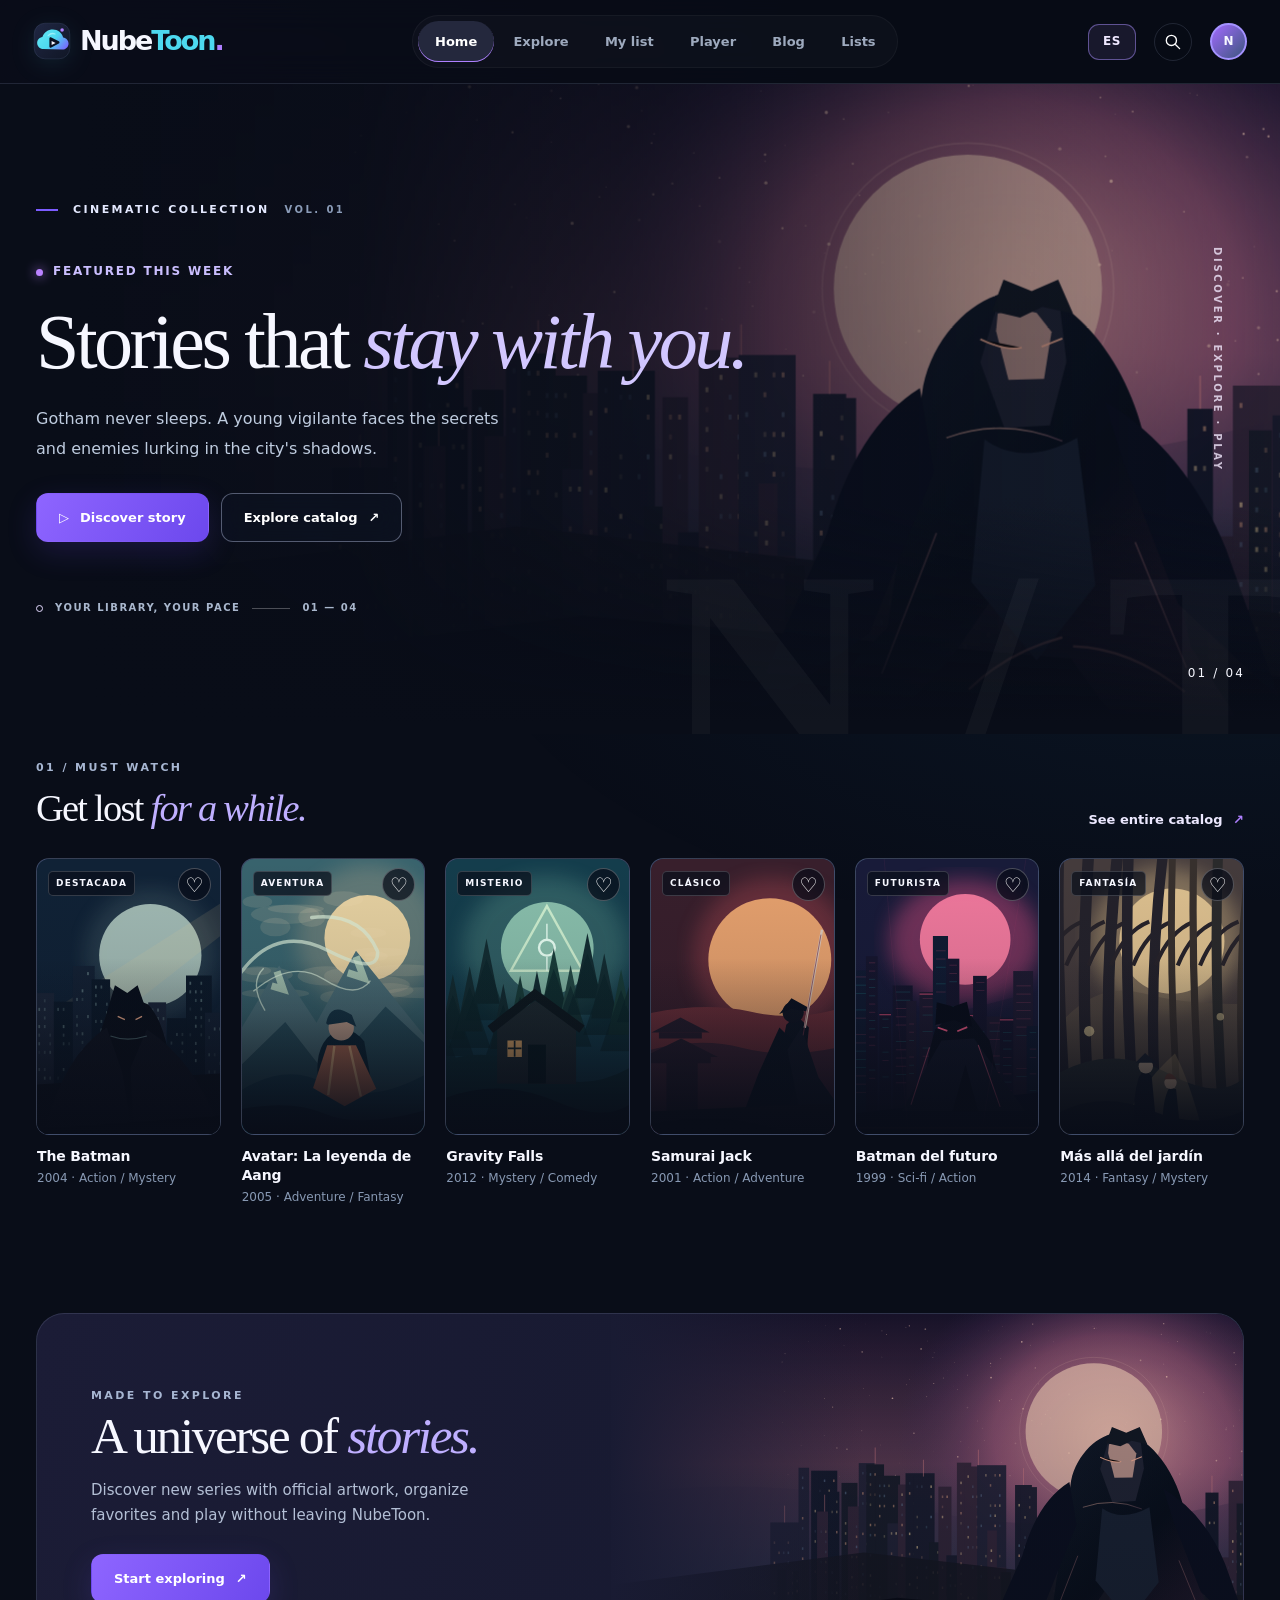
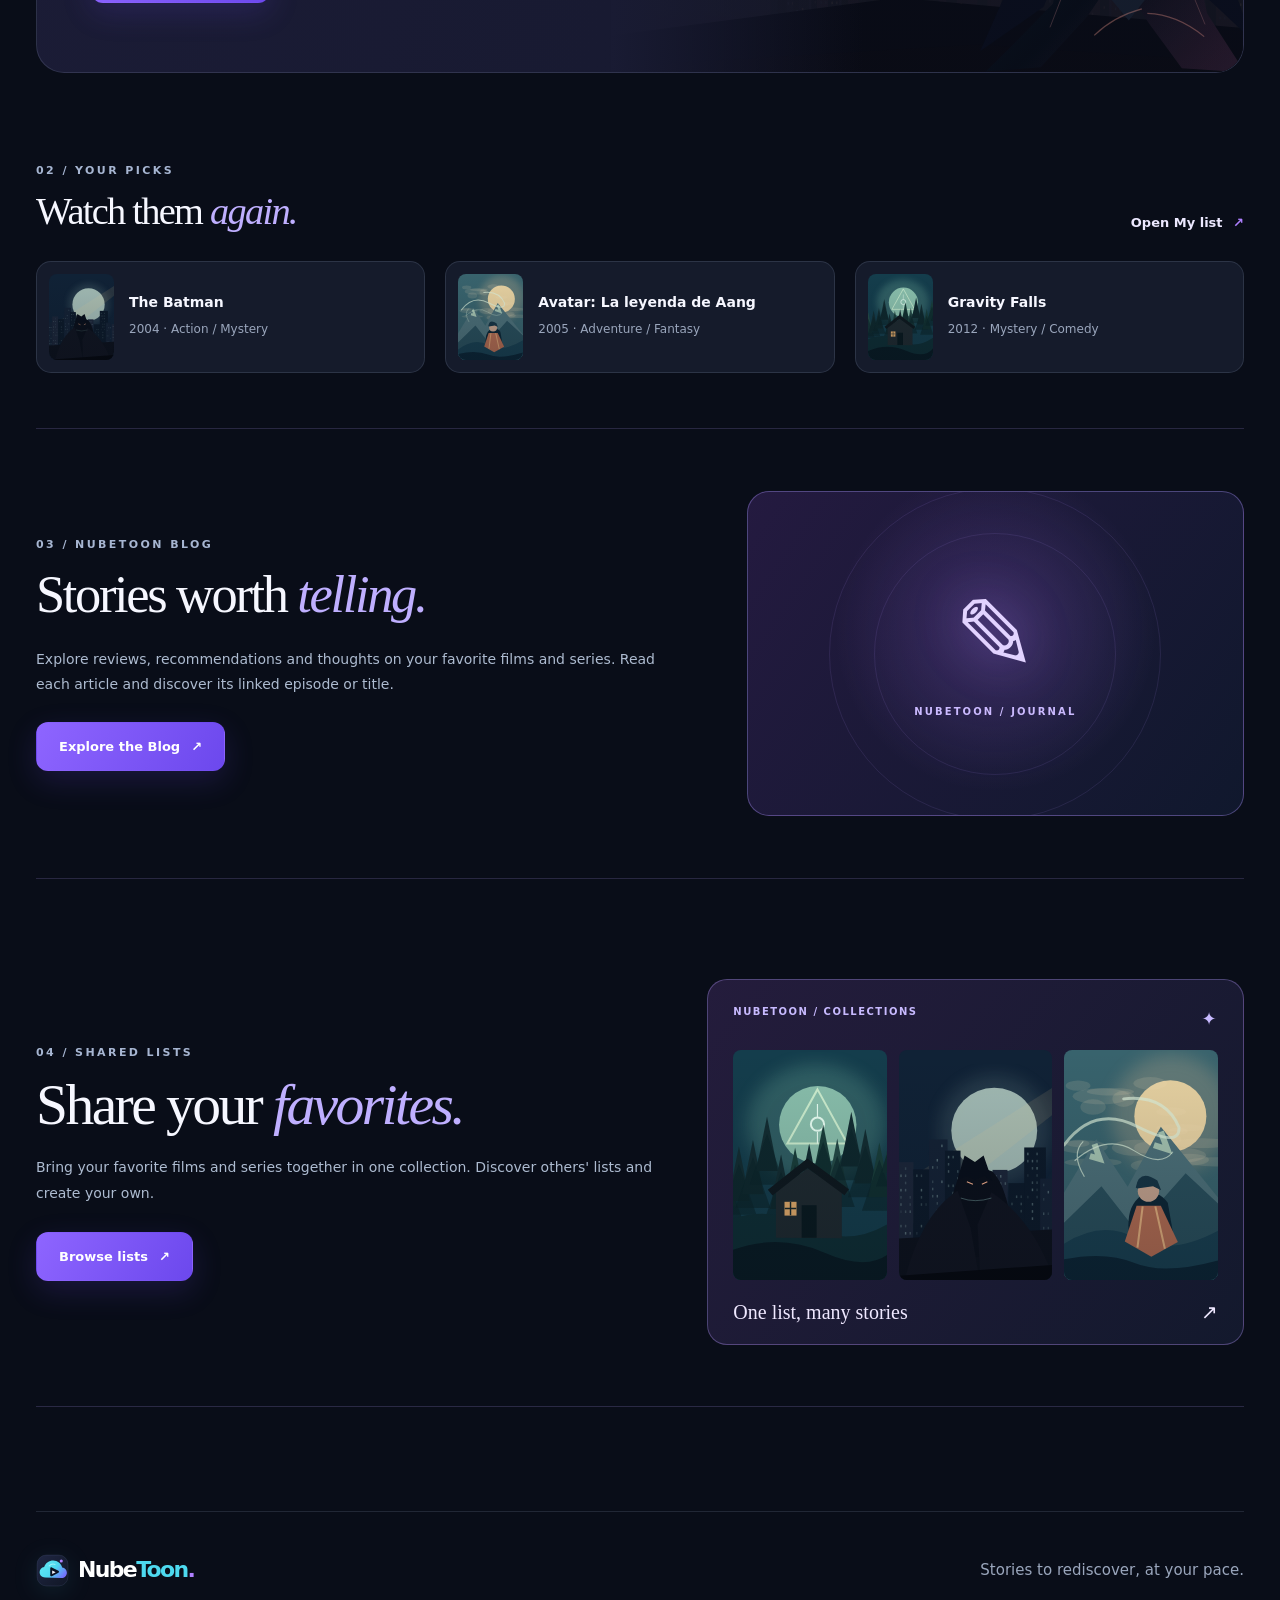
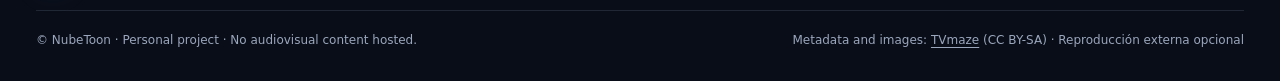
==== commit ded76216: "Cargar API VideoAPI en las nueve vistas y permitir el catálogo público en su CSP" ====
--- a/index.html
+++ b/index.html
@@ -2,10 +2,10 @@
 <html lang="es"><head>
 <meta charset="utf-8"><meta name="viewport" content="width=device-width,initial-scale=1">
 <meta name="theme-color" content="#090d18"><meta name="description" content="NubeToon · Tu universo visual de series, carátulas oficiales y reproducción opcional.">
-<meta http-equiv="Content-Security-Policy" content="default-src 'none'; script-src 'self'; style-src 'self'; img-src 'self' data: blob: https://static.tvmaze.com; media-src blob:; frame-src https://videoapi.la; connect-src 'self' https://api.tvmaze.com; font-src 'self'; object-src 'none'; base-uri 'none'; form-action 'none'">
+<meta http-equiv="Content-Security-Policy" content="default-src 'none'; script-src 'self'; style-src 'self'; img-src 'self' data: blob: https://static.tvmaze.com https://images.metahub.space https://image.tmdb.org; media-src blob:; frame-src https://videoapi.la; connect-src 'self' https://api.tvmaze.com https://*.strem.io https://videoapi.la; font-src 'self'; object-src 'none'; base-uri 'none'; form-action 'none'">
 <title>Inicio · NubeToon</title>
-<link rel="icon" href="assets/art/favicon.svg" type="image/svg+xml"><link rel="stylesheet" href="styles/main.css?v=20261107p">
-<script defer src="scripts/i18n.js?v=20261107p"></script><script defer src="data/catalog-fallback.js"></script><script defer src="scripts/core.js"></script><script defer src="scripts/api.js"></script><script defer src="scripts/app.js?v=20261107h"></script>
+<link rel="icon" href="assets/art/favicon.svg" type="image/svg+xml"><link rel="stylesheet" href="styles/main.css?v=20261107api1">
+<script defer src="scripts/i18n.js?v=20261107api1"></script><script defer src="data/catalog-fallback.js"></script><script defer src="scripts/core.js"></script><script defer src="scripts/api.js"></script><script defer src="scripts/videoapi.js?v=20261107api1"></script><script defer src="scripts/app.js?v=20261107api1"></script>
 </head><body data-page="inicio"><a class="skip-link" href="#contenido">Saltar al contenido</a>
 <div class="site"><header class="site-header"><div class="header-wrap">
 <a class="brand" href="index.html" aria-label="NubeToon, Inicio"><img class="logo-mark" src="assets/art/logo-mark.svg" alt="" width="38" height="38" decoding="async"><span>Nube<b>Toon</b><i>.</i></span></a>
--- a/styles/main.css
+++ b/styles/main.css
@@ -764,3 +764,6 @@
   .shared-selected-poster{height:50px;width:34px}
   .shared-selected-move,.shared-selected-remove{height:26px;width:26px}
 }
+
+/* Catálogo ampliado mediante feeds públicos, sin interrumpir la UI existente. */
+.catalog-api-note{font-size:11px;color:#ad9bd8;margin:5px 0 0;line-height:1.4;max-width:470px}
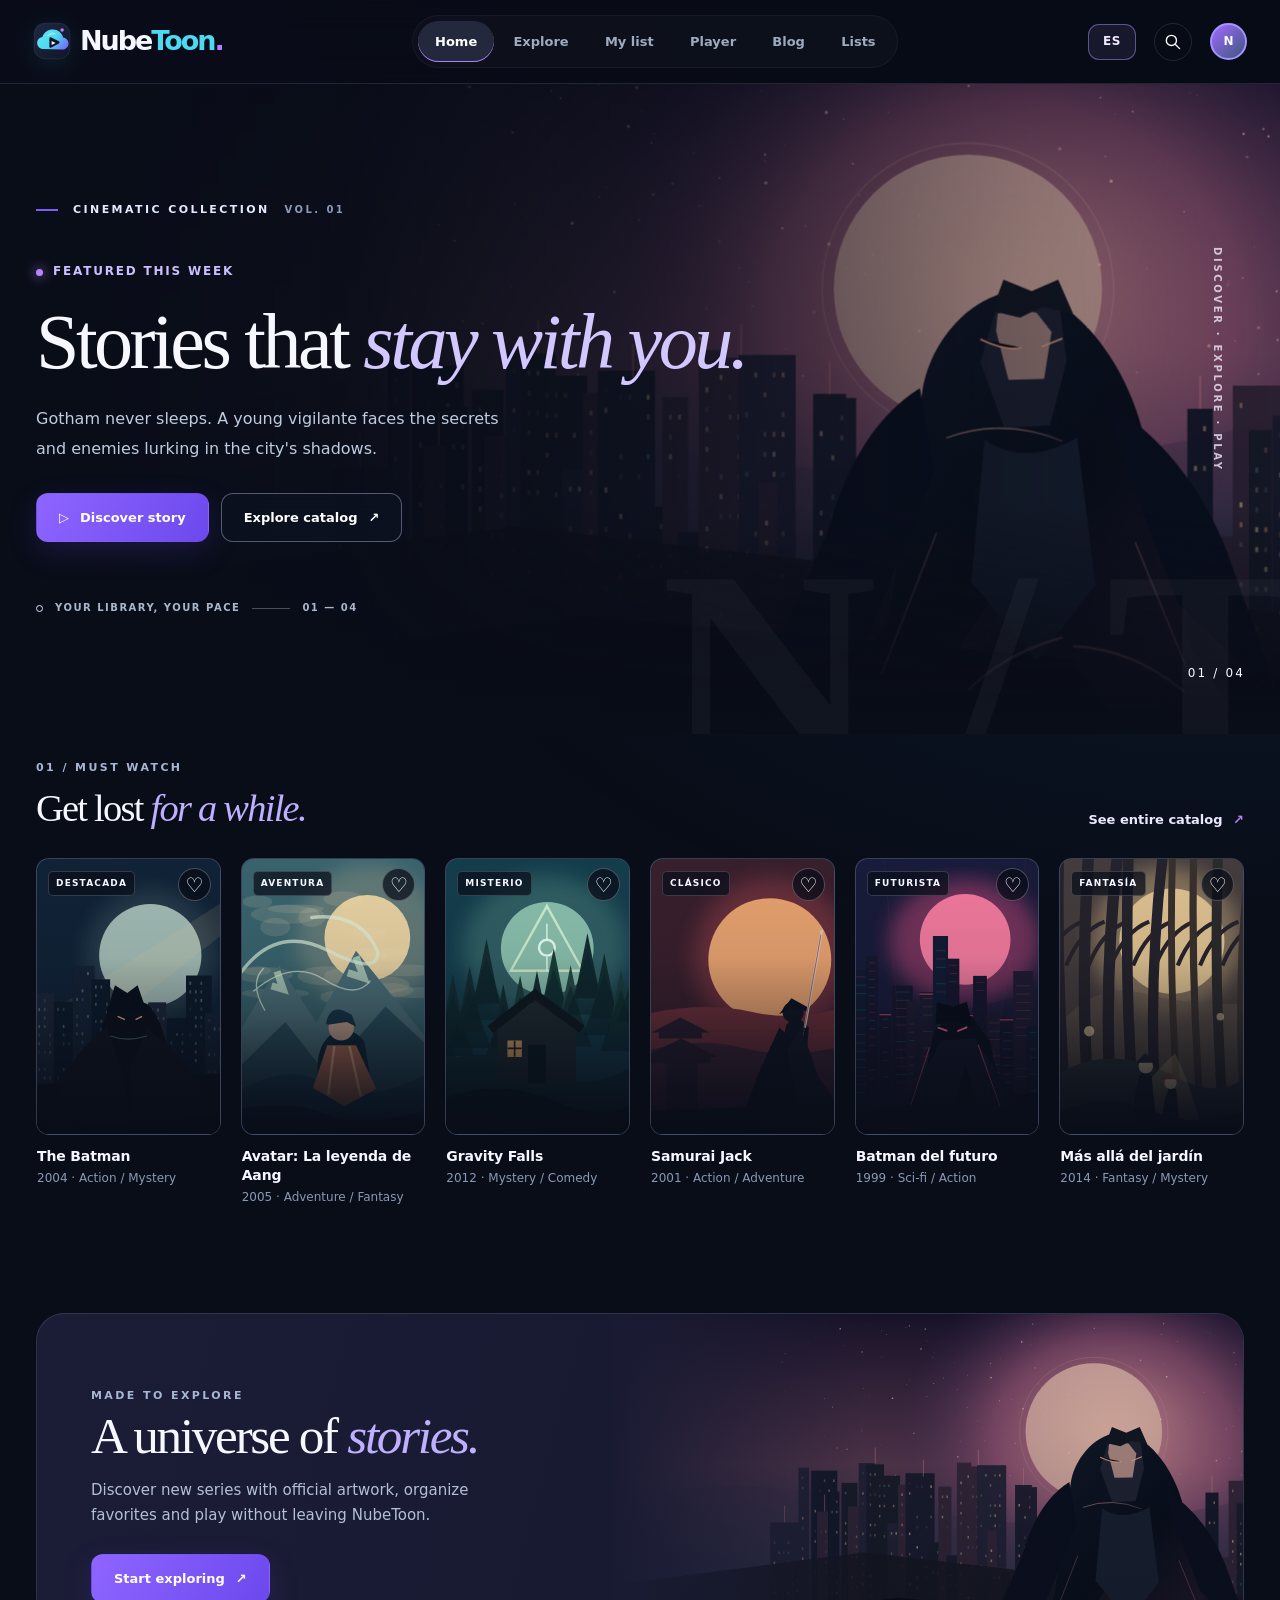
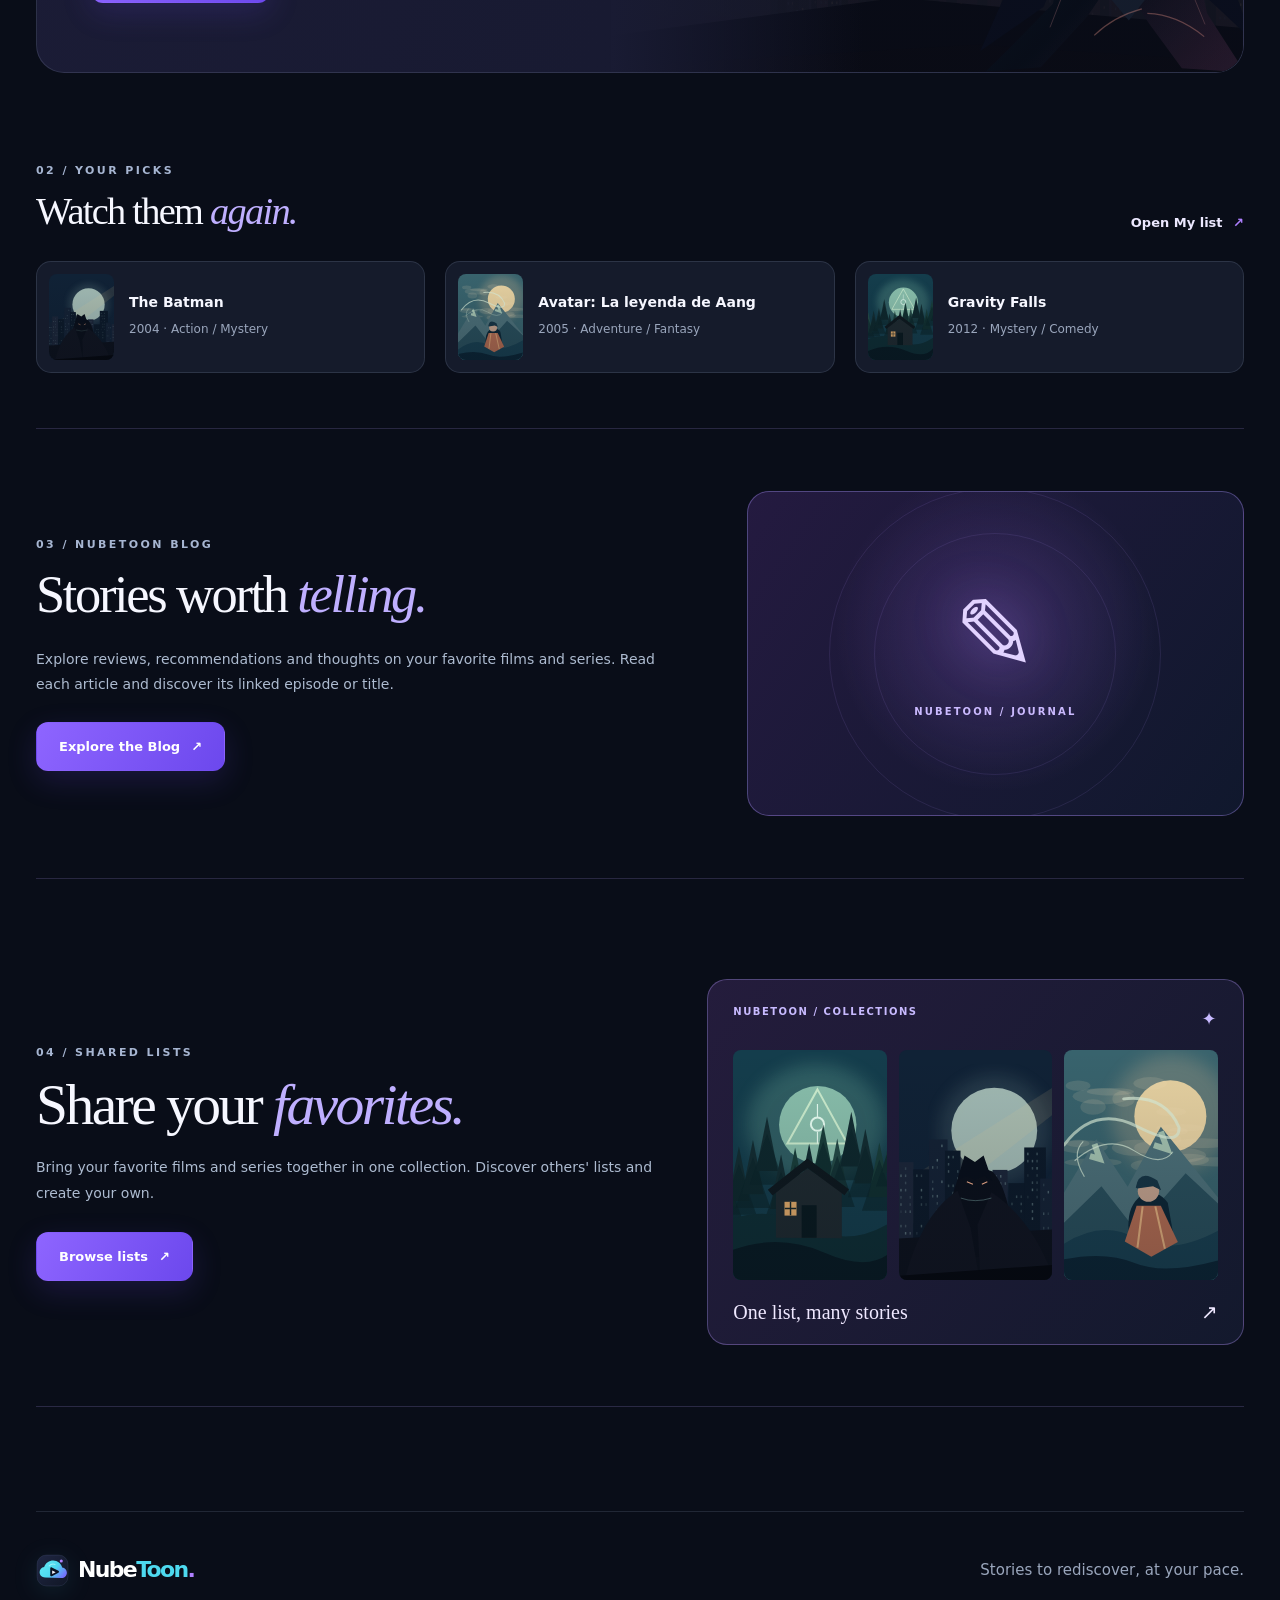
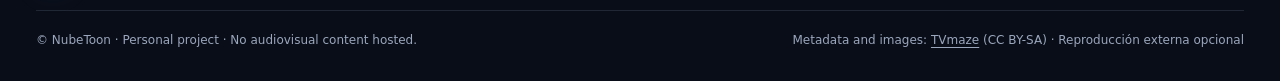
==== commit 12094aa8: "Sincronizar versión API ampliada en todas las páginas y traducir paginación" ====
--- a/index.html
+++ b/index.html
@@ -5,7 +5,7 @@
 <meta http-equiv="Content-Security-Policy" content="default-src 'none'; script-src 'self'; style-src 'self'; img-src 'self' data: blob: https://static.tvmaze.com https://images.metahub.space https://image.tmdb.org; media-src blob:; frame-src https://videoapi.la; connect-src 'self' https://api.tvmaze.com https://*.strem.io https://videoapi.la; font-src 'self'; object-src 'none'; base-uri 'none'; form-action 'none'">
 <title>Inicio · NubeToon</title>
 <link rel="icon" href="assets/art/favicon.svg" type="image/svg+xml"><link rel="stylesheet" href="styles/main.css?v=20261107api1">
-<script defer src="scripts/i18n.js?v=20261107api1"></script><script defer src="data/catalog-fallback.js"></script><script defer src="scripts/core.js"></script><script defer src="scripts/api.js"></script><script defer src="scripts/videoapi.js?v=20261107api1"></script><script defer src="scripts/app.js?v=20261107api1"></script>
+<script defer src="scripts/i18n.js?v=20261107api1"></script><script defer src="data/catalog-fallback.js"></script><script defer src="scripts/core.js"></script><script defer src="scripts/api.js"></script><script defer src="scripts/videoapi.js?v=20261107api2"></script><script defer src="scripts/app.js?v=20261107api2"></script>
 </head><body data-page="inicio"><a class="skip-link" href="#contenido">Saltar al contenido</a>
 <div class="site"><header class="site-header"><div class="header-wrap">
 <a class="brand" href="index.html" aria-label="NubeToon, Inicio"><img class="logo-mark" src="assets/art/logo-mark.svg" alt="" width="38" height="38" decoding="async"><span>Nube<b>Toon</b><i>.</i></span></a>
--- a/styles/main.css
+++ b/styles/main.css
@@ -767,3 +767,7 @@
 
 /* Catálogo ampliado mediante feeds públicos, sin interrumpir la UI existente. */
 .catalog-api-note{font-size:11px;color:#ad9bd8;margin:5px 0 0;line-height:1.4;max-width:470px}
+
+/* Catálogo de VideoAPI: paginación progresiva para dispositivos móviles. */
+.catalog-pagination{display:flex;justify-content:center;margin:25px 0 10px}
+.catalog-pagination .btn{min-height:42px;padding:11px 19px;font-size:12px}
